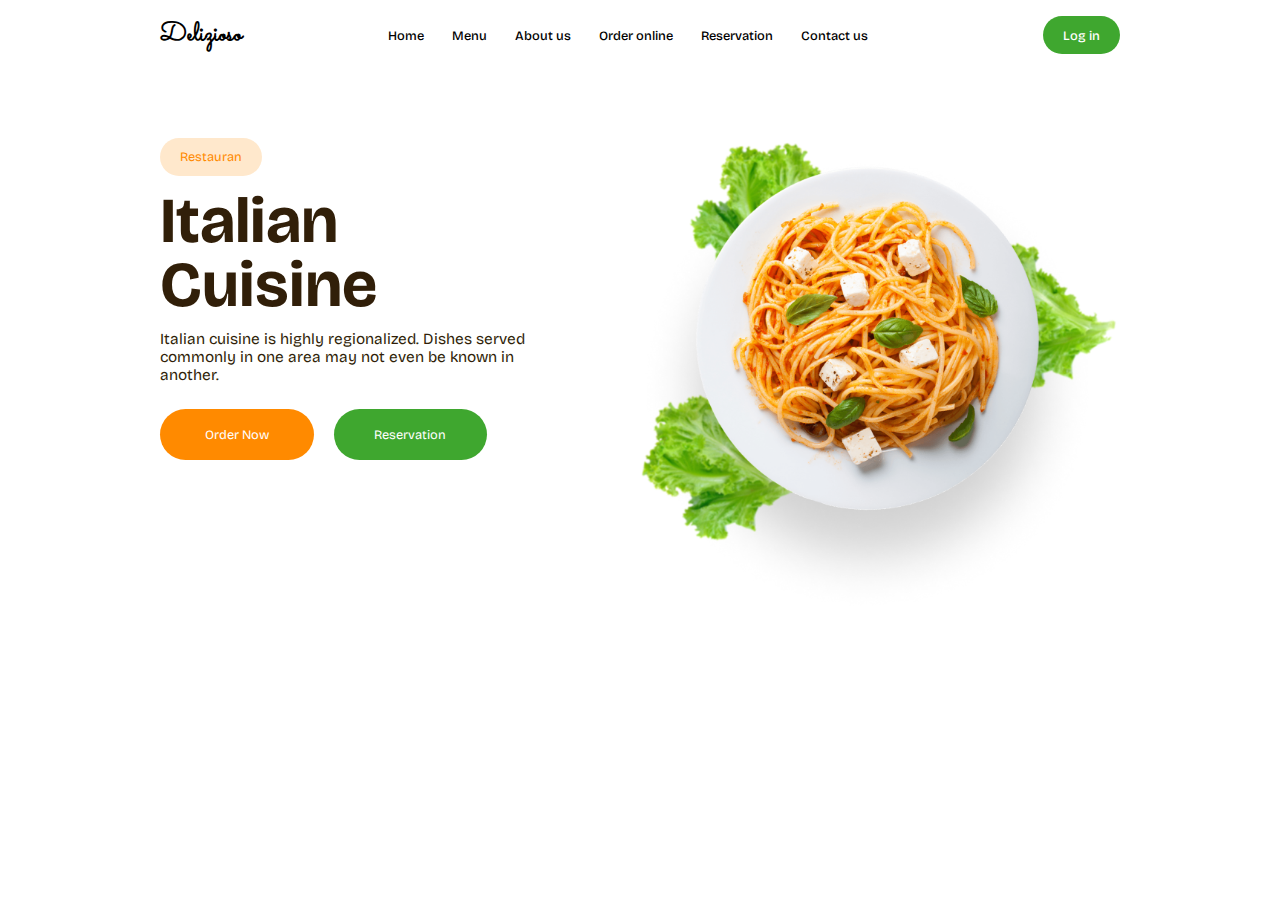
==== Assets/index.html @ 7166b5b6 "0.1" ====
<!DOCTYPE html>
<html lang="en">

<head>
    <meta charset="UTF-8">
    <meta name="viewport" content="width=device-width, initial-scale=1.0">
    <link rel="stylesheet" href="https://cdnjs.cloudflare.com/ajax/libs/font-awesome/6.5.1/css/all.min.css"
        integrity="sha512-DTOQO9RWCH3ppGqcWaEA1BIZOC6xxalwEsw9c2QQeAIftl+Vegovlnee1c9QX4TctnWMn13TZye+giMm8e2LwA=="
        crossorigin="anonymous" referrerpolicy="no-referrer" />
        <link rel="shortcut icon" href="./Images/Background/kisspng-italian-cuisine-pizza-naporitan-spaghetti-alla-put-top-view-spaghetti-bolognese-5add123c2c5952 1.png" type="image/x-icon">
    <link rel="stylesheet" href="./style.css">
    <title>Delizioso</title>
</head>

<body>
    <div class="container">
        <div class="row">
            <div class="header">
                <a class="logo">Delizioso</a>
                <div class="group1">
                    <a class="section">Home</a>
                    <a class="section">Menu</a>
                    <a class="section">About us</a>
                    <a class="section">Order online</a>
                    <a class="section">Reservation</a>
                    <a class="section">Contact us</a>
                </div>
                <div class="group2">
                    <i class="fa-solid fa-cart-shopping fa-bounce icon" style="color: #000000;"></i>
                    <a class="login">Log in</a>
                </div>
            </div>
        </div>

        <div class="row">
            <div class="background">
                <div class="divSection1">
                    <p class="tag">Restauran</p>
                    <h1 class="title">Italian Cuisine</h1>
                    <p class="text">Italian cuisine is highly regionalized. Dishes served commonly in one area may not
                        even be known in another.</p>
                    <div class="div-button">
                        <button class="button">Order Now</button>
                        <button class="button1">Reservation</button>
                    </div>
                </div>
                <div class="divSection2">
                    <img class="img"
                        src="./Images/Background/kisspng-italian-cuisine-pizza-naporitan-spaghetti-alla-put-top-view-spaghetti-bolognese-5add123c2c5952 1.png">
                </div>

            </div>
        </div>

    </div>
</body>

</html>
---- Assets/style.css ----
@import url('https://fonts.googleapis.com/css2?family=Bricolage+Grotesque:opsz,wght@12..96,200..800&display=swap');
@import url('https://fonts.googleapis.com/css2?family=Sacramento&display=swap');

* {
    margin: 0;
    padding: 0;
    box-sizing: border-box;
    font-family: "Bricolage Grotesque", sans-serif;
}

body, html {
    width: 100%;
    height: 100%;
    overflow-x: hidden;
}

::-webkit-scrollbar {
    width: 0.5vw;
}

::-webkit-scrollbar-track {
    background: #ffffff;
}

::-webkit-scrollbar-thumb {
    background-color: #3FA72F;
}

.container {
    height: fit-content;
    width: 100%;
}

.row {
    height: fit-content;
    padding: 1rem 10rem;
}

.logo {
    font-size: 2vw;
    font-weight: 600;
    font-family: "Sacramento", cursive;
    cursor: pointer;
}

.header {
    display: flex;
    align-items: center;
    justify-content: space-between;
}

.group1 {
display: flex;
align-items: center;
justify-content: space-between;
width: 50%;
}

.group2 {
    display: flex;
align-items: center;
justify-content: space-between;
    width: 11%;
}

.login {
    display: flex;
    align-items: center;
    justify-content: center;
    background-color: #3FA72F;
    color: white;
    font-weight: 500;
    height: 3vw;
    width: 6vw;
    border-radius: 100px;
    cursor: pointer;
    transition: all 0.5s;
    font-size: 1vw;
}

.icon {
    font-size: 1.3vw;
    cursor: pointer;
}

.section {
    font-size: 16px;
    font-weight: 500;
    cursor: pointer;
    font-size: 1vw;
}

.section:hover {
    color: orange;
    font-weight: 600;
}


.login:hover {
    background-color: #000000;
}

.background {
    display: flex;
    height: fit-content;
    margin-top: 4vw;
}

.divSection1{
    width: 45%;
}
.divSection2{
    width: 55%;
    display: flex;
    align-items: flex-end;   
    height: 41vw;
}

.divSection2 img{
    width: 100%;
}

.tag {
    background-color: #ffe8cc;
    width: 8vw;
    height: 3vw;
    display: flex;
    justify-content: center;
    align-items: center;
    border-radius: 100px;
    color: #FF8A00;
    font-size: 1vw;
}

.title {
    margin-top: 1vw;
    font-size: 5vw;
line-height: 5vw;
    width: 17vw;
margin-bottom: 1vw;
color: #311F09;
}

.text {
    font-size: 1.2vw;
    width: 30vw;
    margin-bottom: 2vw;
    color: #311F09;
}

.img {
    right: 0;
top: 0;
}

.button, .button1 {
    height: 4vw;
    width: 12vw;
    border: none;
    border-radius: 100px;
    color: white;
    font-weight: 400;
    font-size: 1vw
}

.button {
    background-color: #FF8A00;
}

.button1 {
    background-color: #3FA72F;
}

.button:hover, .button1:hover {
    background-color: #000000;
    transition: all 0.5s;
}

.div-button {
    display: flex;
    gap: 20px;
}

.welcome-Section {
    background-color: #ecfaf1;
    width: 100%;
    height: 2vw;
    z-index: 2;
}
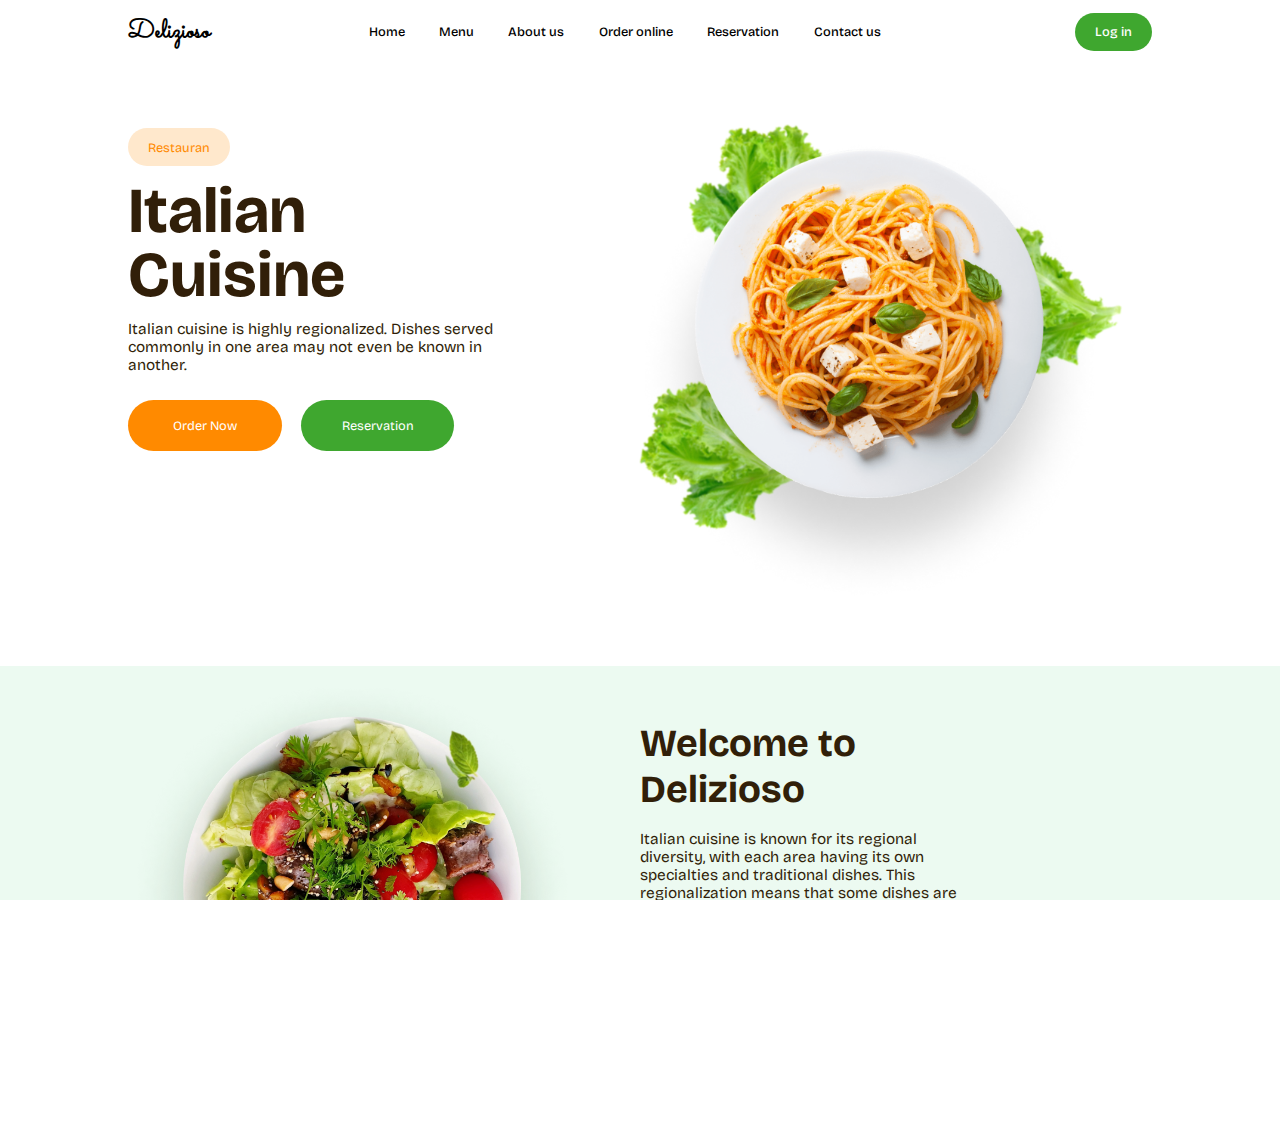
==== commit 8697c0a4: "0.1" ====
--- a/Assets/index.html
+++ b/Assets/index.html
@@ -9,6 +9,7 @@
         crossorigin="anonymous" referrerpolicy="no-referrer" />
         <link rel="shortcut icon" href="./Images/Background/kisspng-italian-cuisine-pizza-naporitan-spaghetti-alla-put-top-view-spaghetti-bolognese-5add123c2c5952 1.png" type="image/x-icon">
     <link rel="stylesheet" href="./style.css">
+    <link rel="stylesheet" href="./responsive.css">
     <title>Delizioso</title>
 </head>
 
@@ -26,8 +27,9 @@
                     <a class="section">Contact us</a>
                 </div>
                 <div class="group2">
-                    <i class="fa-solid fa-cart-shopping fa-bounce icon" style="color: #000000;"></i>
+                    <i class="fa-solid fa-cart-shopping fa-bounce icon" style="color: #311F09;"></i>
                     <a class="login">Log in</a>
+                    <i class="fa-solid fa-bars icon icon0" style="color: #311F09;"></i>
                 </div>
             </div>
         </div>
@@ -52,6 +54,24 @@
             </div>
         </div>
 
+        
+            <div class="rowWelcome">
+                <div class="row">
+                    <div class="divWelcome">
+                        <div class="imgDiv">
+                            <img class="img1" src="./Images/Background/Group 33.png">
+                        </div>
+                        <div class="divWelcomeText">
+                            <div class="divtextwelcome">
+                                <h1 class="title1">Welcome to Delizioso</h1>
+                            <p class="text1">Italian cuisine is known for its regional diversity, with each area having its own specialties and traditional dishes. This regionalization means that some dishes are common in one area but may not be known in another.</p>
+                            </div>
+                            <button class="button">See our Menu</button>
+                        </div>
+                    </div>
+                </div>
+            </div>
+
     </div>
 </body>
 
--- a/Assets/style.css
+++ b/Assets/style.css
@@ -8,7 +8,8 @@
     font-family: "Bricolage Grotesque", sans-serif;
 }
 
-body, html {
+body,
+html {
     width: 100%;
     height: 100%;
     overflow-x: hidden;
@@ -33,7 +34,7 @@
 
 .row {
     height: fit-content;
-    padding: 1rem 10rem;
+    padding: 1vw 10vw;
 }
 
 .logo {
@@ -50,16 +51,16 @@
 }
 
 .group1 {
-display: flex;
-align-items: center;
-justify-content: space-between;
-width: 50%;
+    display: flex;
+    align-items: center;
+    justify-content: space-between;
+    width: 50%;
 }
 
 .group2 {
     display: flex;
-align-items: center;
-justify-content: space-between;
+    align-items: center;
+    justify-content: space-between;
     width: 11%;
 }
 
@@ -106,17 +107,18 @@
     margin-top: 4vw;
 }
 
-.divSection1{
+.divSection1 {
     width: 45%;
 }
-.divSection2{
+
+.divSection2 {
     width: 55%;
     display: flex;
-    align-items: flex-end;   
+    align-items: flex-end;
     height: 41vw;
 }
 
-.divSection2 img{
+.divSection2 img {
     width: 100%;
 }
 
@@ -135,10 +137,10 @@
 .title {
     margin-top: 1vw;
     font-size: 5vw;
-line-height: 5vw;
+    line-height: 5vw;
     width: 17vw;
-margin-bottom: 1vw;
-color: #311F09;
+    margin-bottom: 1vw;
+    color: #311F09;
 }
 
 .text {
@@ -150,10 +152,12 @@
 
 .img {
     right: 0;
-top: 0;
-}
-
-.button, .button1 {
+    top: 0;
+    width: 42vw !important;
+}
+
+.button,
+.button1 {
     height: 4vw;
     width: 12vw;
     border: none;
@@ -171,19 +175,54 @@
     background-color: #3FA72F;
 }
 
-.button:hover, .button1:hover {
+.button:hover,
+.button1:hover {
     background-color: #000000;
     transition: all 0.5s;
 }
 
 .div-button {
     display: flex;
-    gap: 20px;
-}
-
-.welcome-Section {
+    gap: 1.5vw;
+}
+
+.rowWelcome {
     background-color: #ecfaf1;
     width: 100%;
-    height: 2vw;
-    z-index: 2;
+    height: 36vw;
+}
+
+.img1 {
+    width: 35vw;
+}
+
+.divWelcome {
+    display: flex;
+    gap: 5vw;
+}
+
+.title1 {
+    font-size: 3vw;
+    color: #311F09;
+    width: 25vw;
+}
+
+.text1 {
+    color: #311F09;
+    font-size: 1.2vw;
+    width: 25vw;
+}
+
+.divWelcomeText {
+    display: flex;
+    flex-direction: column;
+    justify-content: space-around;
+    height: 34vw;
+}
+
+.divtextwelcome {
+    display: flex;
+    flex-direction: column;
+    justify-content: space-between;
+    height: 17vw;
 }--- a/Assets/responsive.css
+++ b/Assets/responsive.css
@@ -0,0 +1,270 @@
+@media screen and (max-width: 767px) {
+    .group1 {
+        display: none;
+    }
+
+    .login {
+        display: none;
+    }
+
+    .group2 {
+        width: 20%;
+    }
+
+    .icon {
+        font-size: 5vw;
+        cursor: pointer;
+    }
+
+    .row {
+        height: fit-content;
+        padding: 1vw 10vw;
+    }
+
+    .header {
+        height: fit-content;
+        padding-top: 3vw;
+    }
+
+    .logo {
+        font-size: 8vw;
+        font-weight: 600;
+        font-family: "Sacramento", cursive;
+        cursor: pointer;
+    }
+
+    .background {
+        display: flex;
+        flex-direction: column;
+    }
+
+    .tag {
+        width: 20vw;
+        height: 6vw;
+        font-size: 3vw;
+        margin-bottom: 2vw;
+    }
+
+    .title {
+        margin-top: 4vw;
+        font-size: 12vw;
+        line-height: 12vw;
+        width: 17vw;
+        margin-bottom: 4vw;
+    }
+
+    .text {
+        font-size: 5vw;
+        width: 70vw;
+        margin-bottom: 4vw;
+    }
+
+    .button,
+    .button1 {
+        height: 12vw;
+        width: 70vw;
+        padding-inline: 8vw;
+        font-weight: 400;
+        font-size: 4vw;
+        white-space: nowrap;
+    }
+
+    .img {
+        margin-top: 2vw;
+        width: 75vw !important;
+    }
+
+    .divSection2 {
+        width: fit-content;
+        height: fit-content;
+    }
+
+    .div-button {
+        gap: 3vw;
+    }
+
+      /*  */
+    
+.rowWelcome {
+    height: 105vw;
+}
+
+.img1 {
+    width: 50vw;
+    margin-top: -16vw;
+}
+
+.divWelcome {
+    display: flex;
+    flex-direction: column;
+    gap: 5vw;
+}
+
+.title1 {
+    font-size: 6vw;
+    width: 40vw;
+    margin-bottom: 2vw;
+}
+
+.text1 {
+    font-size: 3vw;
+    width: 70vw;
+    margin-bottom: 2vw;
+}
+
+.divWelcomeText {
+    display: flex;
+    flex-direction: column;
+    justify-content: space-around;
+    height: 65vw;
+    order: 1;
+}
+
+.imgDiv {
+    order: 2;
+}
+
+.divtextwelcome {
+    display: flex;
+    flex-direction: column;
+    justify-content: space-between;
+    height: 17vw;
+}
+
+}
+
+@media screen and (min-width: 767px) and (max-width: 1024px) {
+    .group1 {
+        display: none;
+    }
+
+    .login {
+        display: none;
+    }
+
+    .group2 {
+        width: 13%;
+    }
+
+    .icon {
+        font-size: 3vw;
+        cursor: pointer;
+    }
+
+    .row {
+        height: fit-content;
+        padding: 1vw 10vw;
+    }
+
+    .header {
+        height: fit-content;
+        padding-top: 3vw;
+    }
+
+    .logo {
+        font-size: 5vw;
+        font-weight: 600;
+        font-family: "Sacramento", cursive;
+        cursor: pointer;
+    }
+
+    .background {
+        display: flex;
+        flex-direction: column;
+    }
+
+    .tag {
+        width: 20vw;
+        height: 6vw;
+        font-size: 3vw;
+        margin-bottom: 2vw;
+    }
+
+    .title {
+        margin-top: 2vw;
+        font-size: 10vw;
+        line-height: 9vw;
+        width: 17vw;
+        margin-bottom: 2vw;
+    }
+
+    .text {
+        font-size: 3vw;
+        width: 52vw;
+        margin-bottom: 4vw;
+    }
+
+    .button,
+    .button1 {
+        height: 8vw;
+        width: 22vw;
+        font-weight: 400;
+        font-size: 2vw
+    }
+
+    .img {
+        margin-top: 2vw;
+        width: 50vw !important;
+    }
+
+    .divSection2 {
+        width: fit-content;
+        height: fit-content;
+    }
+
+    /*  */
+    
+.rowWelcome {
+    height: 105vw;
+}
+
+.img1 {
+    width: 50vw;
+    margin-top: -16vw;
+}
+
+.divWelcome {
+    display: flex;
+    flex-direction: column;
+    gap: 5vw;
+}
+
+.title1 {
+    font-size: 6vw;
+    width: 40vw;
+    margin-bottom: 2vw;
+}
+
+.text1 {
+    font-size: 3vw;
+    width: 70vw;
+    margin-bottom: 2vw;
+}
+
+.divWelcomeText {
+    display: flex;
+    flex-direction: column;
+    justify-content: space-around;
+    height: 65vw;
+    order: 1;
+}
+
+.imgDiv {
+    order: 2;
+}
+
+.divtextwelcome {
+    display: flex;
+    flex-direction: column;
+    justify-content: space-between;
+    height: 17vw;
+}
+
+
+}
+
+@media screen and (min-width: 1024px) {
+    .icon0 {
+        display: none;
+    }
+}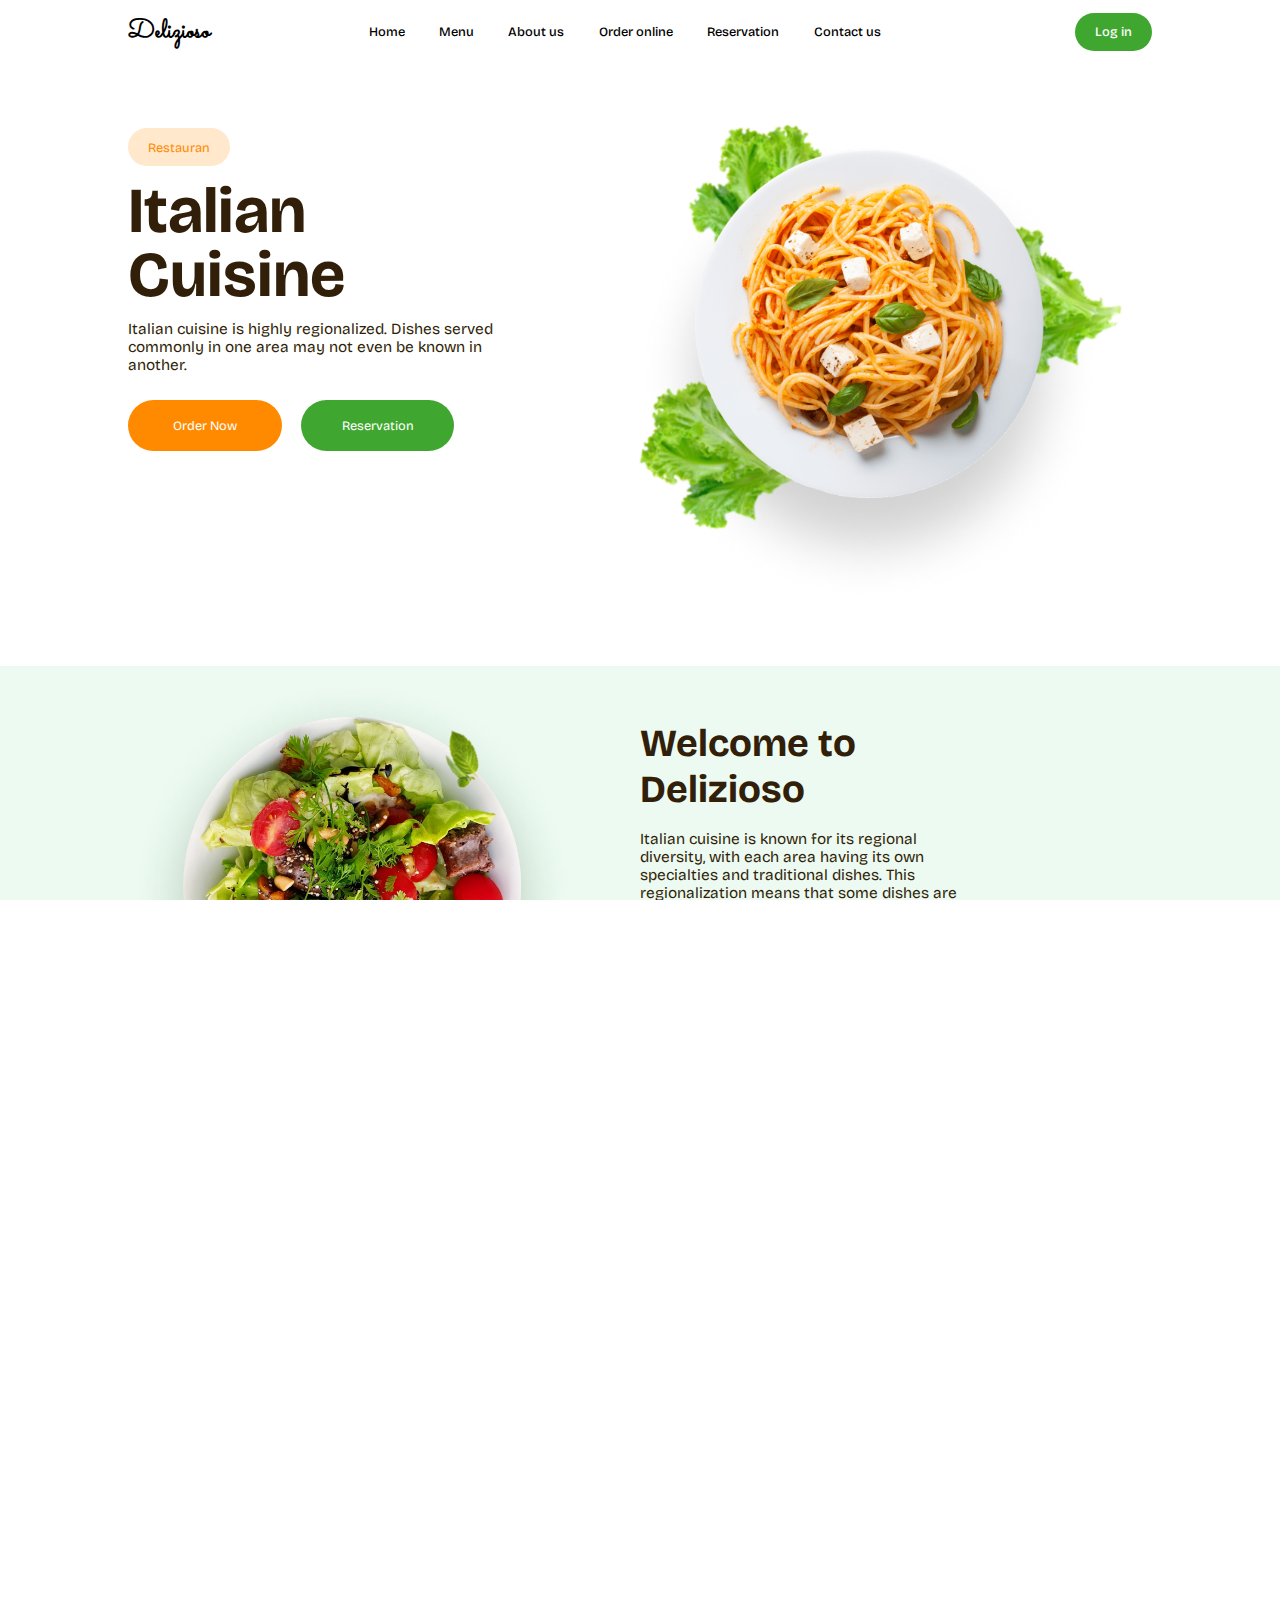
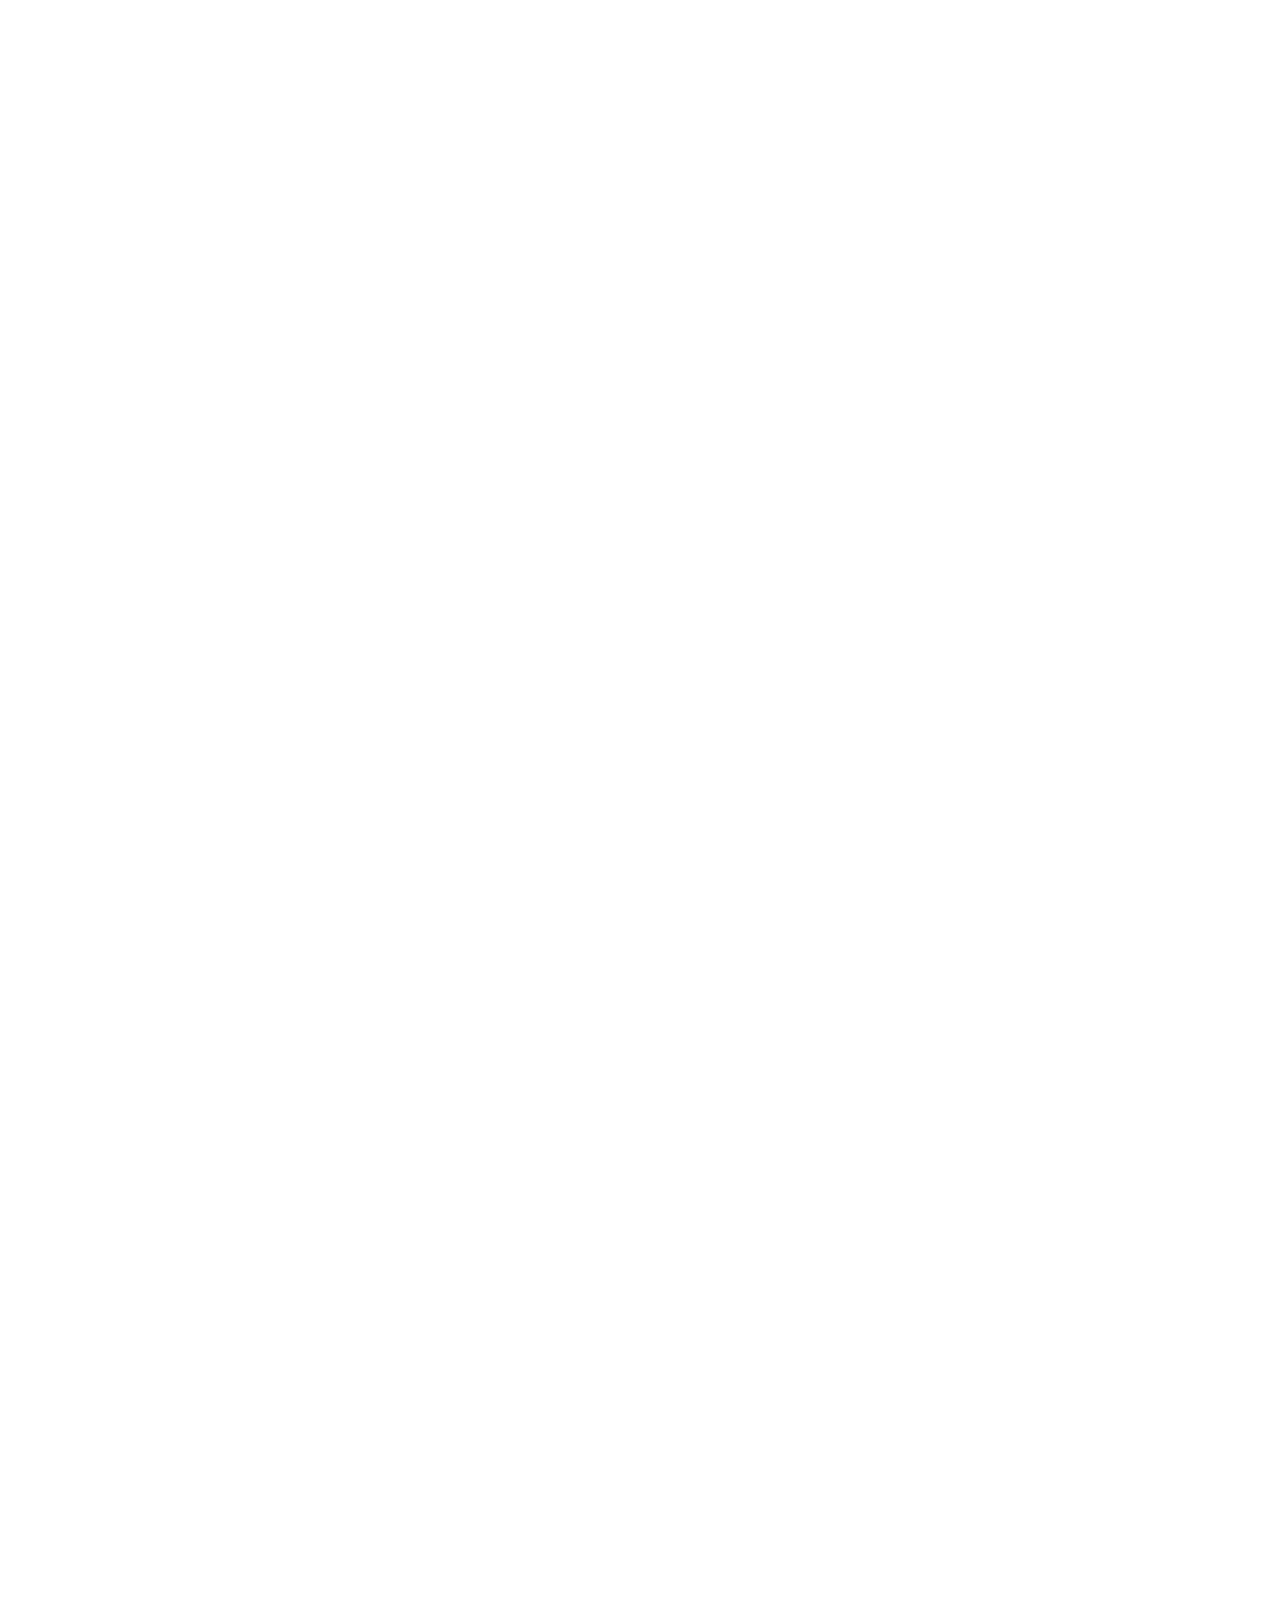
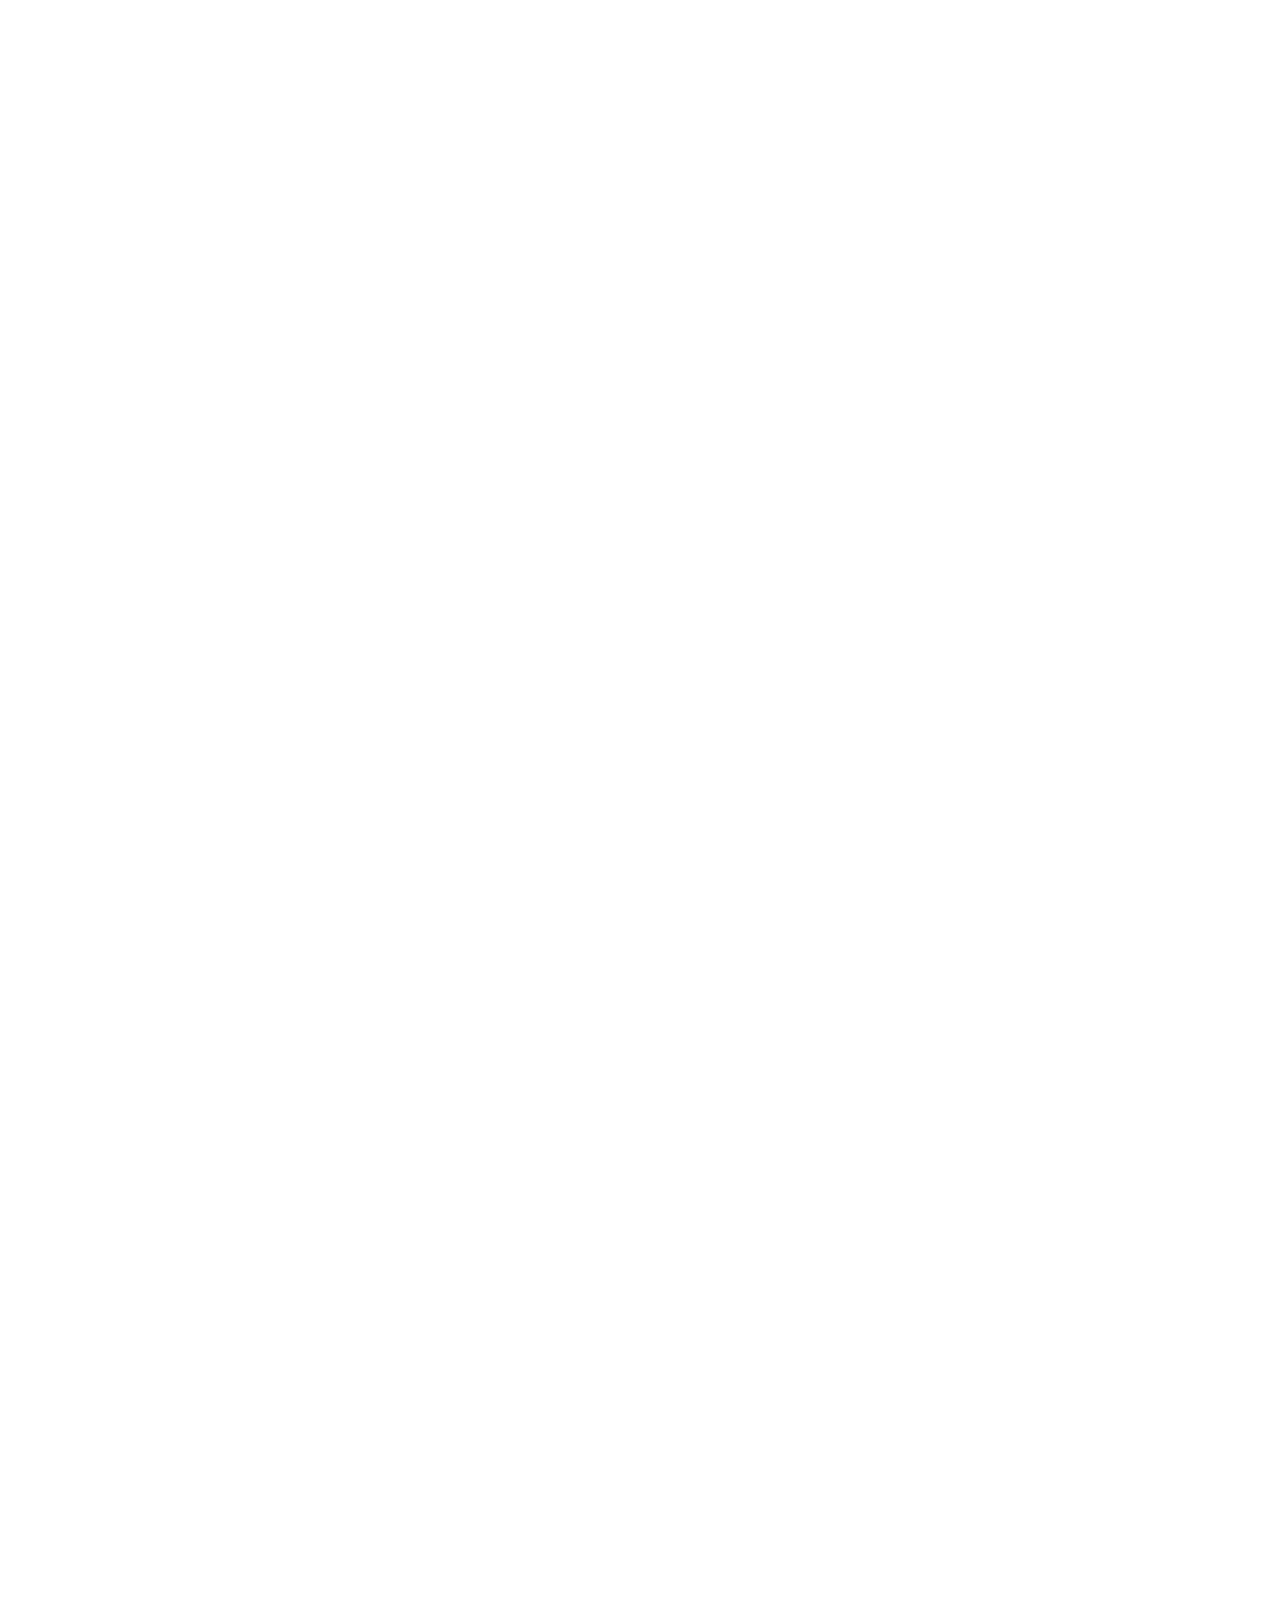
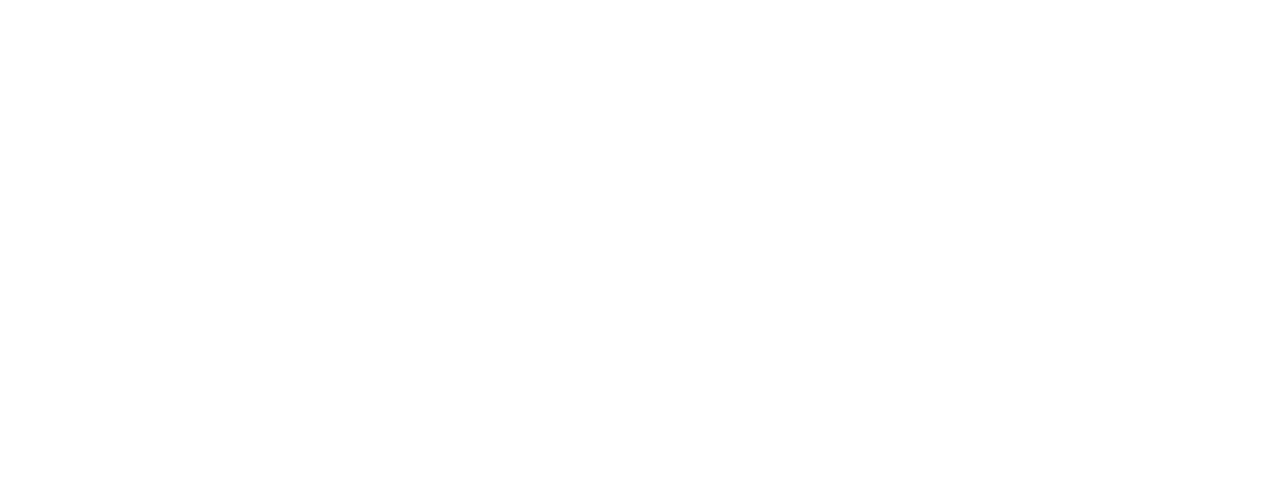
==== commit 30c53e8f: "0.1" ====
--- a/Assets/index.html
+++ b/Assets/index.html
@@ -1,78 +1,331 @@
 <!DOCTYPE html>
 <html lang="en">
-
-<head>
-    <meta charset="UTF-8">
-    <meta name="viewport" content="width=device-width, initial-scale=1.0">
-    <link rel="stylesheet" href="https://cdnjs.cloudflare.com/ajax/libs/font-awesome/6.5.1/css/all.min.css"
-        integrity="sha512-DTOQO9RWCH3ppGqcWaEA1BIZOC6xxalwEsw9c2QQeAIftl+Vegovlnee1c9QX4TctnWMn13TZye+giMm8e2LwA=="
-        crossorigin="anonymous" referrerpolicy="no-referrer" />
-        <link rel="shortcut icon" href="./Images/Background/kisspng-italian-cuisine-pizza-naporitan-spaghetti-alla-put-top-view-spaghetti-bolognese-5add123c2c5952 1.png" type="image/x-icon">
-    <link rel="stylesheet" href="./style.css">
-    <link rel="stylesheet" href="./responsive.css">
+  <head>
+    <meta charset="UTF-8" />
+    <meta name="viewport" content="width=device-width, initial-scale=1.0" />
+    <link
+      rel="stylesheet"
+      href="https://cdnjs.cloudflare.com/ajax/libs/font-awesome/6.5.1/css/all.min.css"
+      integrity="sha512-DTOQO9RWCH3ppGqcWaEA1BIZOC6xxalwEsw9c2QQeAIftl+Vegovlnee1c9QX4TctnWMn13TZye+giMm8e2LwA=="
+      crossorigin="anonymous"
+      referrerpolicy="no-referrer"
+    />
+    <link
+      rel="shortcut icon"
+      href="./Images/Background/kisspng-italian-cuisine-pizza-naporitan-spaghetti-alla-put-top-view-spaghetti-bolognese-5add123c2c5952 1.png"
+      type="image/x-icon"
+    />
+    <link rel="stylesheet" href="./style.css" />
+    <link rel="stylesheet" href="./responsive.css" />
     <title>Delizioso</title>
-</head>
-
-<body>
+  </head>
+
+  <body>
     <div class="container">
+        <div class="hamMenu">
+            <input id="toggle" type="checkbox"></input>
+            <label for="toggle" class="hamburger">
+                <i class="fa-solid fa-bars icon icon0" style="color: #311f09"></i>
+            </label>
+            <div class="nav">
+              <div class="nav-wrapper">
+                <nav>
+                  <a class="menu" href="#">Home</a><br>
+                  <a class="menu" href="#">About</a><br>
+                  <a class="menu" href="#">Order online</a><br>
+                  <a class="menu" href="#">Reservation</a><br>
+                  <a class="menu" href="#">Contact us</a><br>
+                  <a class="loginMenu">Log in</a>
+                </nav>
+              </div>
+            </div>
+        </div>
+
+      <div class="row">
+        <div class="header">
+          <a class="logo">Delizioso</a>
+          <div class="group1">
+            <a class="section">Home</a>
+            <a class="section">Menu</a>
+            <a class="section">About us</a>
+            <a class="section">Order online</a>
+            <a class="section">Reservation</a>
+            <a class="section">Contact us</a>
+          </div>
+          <div class="group2">
+            <i
+              class="fa-solid fa-cart-shopping fa-bounce icon"
+              style="color: #311f09; z-index: 0;"
+            ></i>
+            <a class="login">Log in</a>
+            <!-- <i class="fa-solid fa-bars icon icon0" style="color: #c00909"></i> -->
+          </div>
+        </div>
+      </div>
+
+      <div class="row">
+        <div class="background">
+          <div class="divSection1">
+            <p class="tag">Restauran</p>
+            <h1 class="title">Italian Cuisine</h1>
+            <p class="text">
+              Italian cuisine is highly regionalized. Dishes served commonly in
+              one area may not even be known in another.
+            </p>
+            <div class="div-button">
+              <button class="button">Order Now</button>
+              <button class="button1">Reservation</button>
+            </div>
+          </div>
+          <div class="divSection2">
+            <img
+              class="img"
+              src="./Images/Background/kisspng-italian-cuisine-pizza-naporitan-spaghetti-alla-put-top-view-spaghetti-bolognese-5add123c2c5952 1.png"
+            />
+          </div>
+        </div>
+      </div>
+
+      <div class="rowWelcome">
         <div class="row">
-            <div class="header">
-                <a class="logo">Delizioso</a>
-                <div class="group1">
-                    <a class="section">Home</a>
-                    <a class="section">Menu</a>
-                    <a class="section">About us</a>
-                    <a class="section">Order online</a>
-                    <a class="section">Reservation</a>
-                    <a class="section">Contact us</a>
-                </div>
-                <div class="group2">
-                    <i class="fa-solid fa-cart-shopping fa-bounce icon" style="color: #311F09;"></i>
-                    <a class="login">Log in</a>
-                    <i class="fa-solid fa-bars icon icon0" style="color: #311F09;"></i>
-                </div>
-            </div>
-        </div>
-
-        <div class="row">
-            <div class="background">
-                <div class="divSection1">
-                    <p class="tag">Restauran</p>
-                    <h1 class="title">Italian Cuisine</h1>
-                    <p class="text">Italian cuisine is highly regionalized. Dishes served commonly in one area may not
-                        even be known in another.</p>
-                    <div class="div-button">
-                        <button class="button">Order Now</button>
-                        <button class="button1">Reservation</button>
-                    </div>
-                </div>
-                <div class="divSection2">
-                    <img class="img"
-                        src="./Images/Background/kisspng-italian-cuisine-pizza-naporitan-spaghetti-alla-put-top-view-spaghetti-bolognese-5add123c2c5952 1.png">
-                </div>
-
-            </div>
-        </div>
-
-        
-            <div class="rowWelcome">
-                <div class="row">
-                    <div class="divWelcome">
-                        <div class="imgDiv">
-                            <img class="img1" src="./Images/Background/Group 33.png">
-                        </div>
-                        <div class="divWelcomeText">
-                            <div class="divtextwelcome">
-                                <h1 class="title1">Welcome to Delizioso</h1>
-                            <p class="text1">Italian cuisine is known for its regional diversity, with each area having its own specialties and traditional dishes. This regionalization means that some dishes are common in one area but may not be known in another.</p>
-                            </div>
-                            <button class="button">See our Menu</button>
-                        </div>
-                    </div>
-                </div>
-            </div>
-
+          <div class="divWelcome">
+            <div class="imgDiv">
+              <img class="img1" src="./Images/Background/Group 33.png" />
+            </div>
+            <div class="divWelcomeText">
+              <div class="divtextwelcome">
+                <h1 class="title1">Welcome to Delizioso</h1>
+                <p class="text1">
+                  Italian cuisine is known for its regional diversity, with each
+                  area having its own specialties and traditional dishes. This
+                  regionalization means that some dishes are common in one area
+                  but may not be known in another.
+                </p>
+              </div>
+              <button class="button button2">See our Menu</button>
+            </div>
+          </div>
+        </div>
+      </div>
+
+      <div class="divMenu">
+        <h1 class="title2">Our popular menu</h1>
+        <div class="tagSection">
+          <a class="menuButton hover" href="">All catagory</a>
+          <a class="menuButton" href="">Dinner</a>
+          <a class="menuButton" href="">Lunch</a>
+          <a class="menuButton" href="">Dessert</a>
+          <a class="menuButton" href="">Drinks</a>
+        </div>
+
+        <div class="divProduct">
+          <div class="divMenuProduct">
+            <img class="img2" src="./Images/Menu/Mask Group.png" />
+            <p class="title3">Spaghetti</p>
+            <img class="icon1" src="./Icons/Stars.svg" />
+            <p class="text2">
+              Lorem ipsum dolor sit amet, consectetur adipiscing elit. Egestas
+              consequat elit mi eget auctor adipiscing aliquam, diam.
+            </p>
+            <div class="divOrder">
+              <p class="text3">$12.99</p>
+              <button class="button resButton" type="button">Order now</button>
+            </div>
+          </div>
+          <div class="divMenuProduct">
+            <img class="img2" src="./Images/Menu/Mask Group-1.png" />
+            <p class="title3">Gnocchi</p>
+            <img class="icon1" src="./Icons/Stars.svg" />
+            <p class="text2">
+              Lorem ipsum dolor sit amet, consectetur adipiscing elit. Egestas
+              consequat elit mi eget auctor adipiscing aliquam, diam.
+            </p>
+            <div class="divOrder">
+              <p class="text3">$12.99</p>
+              <button class="button resButton" type="button">Order now</button>
+            </div>
+          </div>
+          <div class="divMenuProduct">
+            <img class="img2" src="./Images/Menu/Mask Group-2.png" />
+            <p class="title3">Rovioli</p>
+            <img class="icon1" src="./Icons/Stars.svg" />
+            <p class="text2">
+              Lorem ipsum dolor sit amet, consectetur adipiscing elit. Egestas
+              consequat elit mi eget auctor adipiscing aliquam, diam.
+            </p>
+            <div class="divOrder">
+              <p class="text3">$12.99</p>
+              <button class="button resButton" type="button">Order now</button>
+            </div>
+          </div>
+          <div class="divMenuProduct">
+            <img class="img2" src="./Images/Menu/Mask Group-3.png" />
+            <p class="title3">Penne Alla Vodak</p>
+            <img class="icon1" src="./Icons/Stars.svg" />
+            <p class="text2">
+              Lorem ipsum dolor sit amet, consectetur adipiscing elit. Egestas
+              consequat elit mi eget auctor adipiscing aliquam, diam.
+            </p>
+            <div class="divOrder">
+              <p class="text3">$12.99</p>
+              <button class="button resButton" type="button">Order now</button>
+            </div>
+          </div>
+          <div class="divMenuProduct">
+            <img class="img2" src="./Images/Menu/Mask Group-4.png" />
+            <p class="title3">Risoto</p>
+            <img class="icon1" src="./Icons/Stars.svg" />
+            <p class="text2">
+              Lorem ipsum dolor sit amet, consectetur adipiscing elit. Egestas
+              consequat elit mi eget auctor adipiscing aliquam, diam.
+            </p>
+            <div class="divOrder">
+              <p class="text3">$12.99</p>
+              <button class="button resButton" type="button">Order now</button>
+            </div>
+          </div>
+          <div class="divMenuProduct">
+            <img class="img2" src="./Images/Menu/Mask Group-5.png" />
+            <p class="title3">Splitza Signature</p>
+            <img class="icon1" src="./Icons/Stars.svg" />
+            <p class="text2">
+              Lorem ipsum dolor sit amet, consectetur adipiscing elit. Egestas
+              consequat elit mi eget auctor adipiscing aliquam, diam.
+            </p>
+            <div class="divOrder">
+              <p class="text3">$12.99</p>
+              <button class="button resButton" type="button">Order now</button>
+            </div>
+          </div>
+        </div>
+      </div>
+
+      <div class="divTable">
+        <img class="img3" src="./Images/Background/Picture.png" />
+        <div class="divTableText">
+          <h1 class="title4">Let's reserve a table</h1>
+          <p class="text4">
+            Lorem ipsum dolor sit amet, consectetur adipiscing elit. Facilisis
+            ultricies at eleifend proin. Congue nibh nulla malesuada ultricies
+            nec quam
+          </p>
+          <button class="button resButton1" type="button">Reservation</button>
+        </div>
+      </div>
+
+      <div class="divChefs">
+        <h1 class="title2">Our greatest chef</h1>
+
+        <div class="chefs">
+          <div class="divCheafSection">
+            <img class="img4" src="./Images/Chefs/Group 9.png" />
+            <p class="text5">Betran Komar</p>
+            <p class="text6">Head Chef</p>
+          </div>
+          <div class="divCheafSection">
+            <img class="img4" src="./Images/Chefs/Group 8.png" />
+            <p class="text5">Ferry Sauwi</p>
+            <p class="text6">Chef</p>
+          </div>
+          <div class="divCheafSection">
+            <img class="img4" src="./Images/Chefs/Group 10.png" />
+            <p class="text5">Iswan Dracho</p>
+            <p class="text6">Chef</p>
+          </div>
+        </div>
+        <button class="button resButton2" type="button">View all</button>
+      </div>
+
+      <div class="divCostumerSays">
+        <div class="divCostumer">
+          <div class="costumerText">
+            <h1 class="title2">Our customers say</h1>
+            <div class="divUser">
+              <div class="firstdiv">
+                <h6 class="text7">Starla Virgoun</h6>
+                <p class="text8">Financial advisor</p>
+              </div>
+              <div class="seconddiv">
+                <p class="text4 resText4">
+                  Lorem ipsum dolor sit amet, consectetur adipiscing elit.
+                  Facilisis ultricies at eleifend proin. Congue nibh nulla
+                  malesuada ultricies nec quam
+                </p>
+              </div>
+            </div>
+          </div>
+        </div>
+      </div>
+
+      <div class="divTime">
+        <div class="divTimeImg">
+          <div class="divTimeText">
+            <h1 class="title2 title5">We are open from</h1>
+            <h6 class="title6">Monday - Sunday</h6>
+            <div class="divTextFlex">
+              <p class="text9">Launch: Mon-Sun: 11:00 AM - 02:00 PM</p>
+            </div>
+            <div class="divTextFlex">
+              <p class="text9">Dinner: Sunday: 04:00 PM - 08:00 AM</p>
+            </div>
+            <div class="divTextFlex">
+              <p class="text9">04:00 PM - 09:00 PM</p>
+            </div>
+            <button class="button resButton3" type="button">Order now</button>
+            <button class="button1 resButton3" type="button">
+              Reservation
+            </button>
+          </div>
+        </div>
+      </div>
+
+      <!--  -->
+      <div class="divFooter">
+        <div class="footerSection">
+          <a class="logo footer1">Delizioso</a>
+          <p class="text10">
+            Viverra gravida morbi egestas facilisis tortor netus non duis
+            tempor.
+          </p>
+          <div class="divSocial">
+            <i
+              class="fa-brands fa-square-x-twitter icon2"
+              style="color: #ffffff"
+            ></i>
+            <i
+              class="fa-brands fa-square-instagram icon2"
+              style="color: #ffffff"
+            ></i>
+            <i
+              class="fa-brands fa-square-facebook icon2"
+              style="color: #ffffff"
+            ></i>
+          </div>
+        </div>
+        <div class="footerSection">
+          <p class="section section1 section2">Page</p>
+          <a class="section section1">Home</a>
+          <a class="section section1">Menu</a>
+          <a class="section section1">Order online</a>
+          <a class="section section1">Catering</a>
+          <a class="section section1">Reservation</a>
+        </div>
+        <div class="footerSection">
+          <p class="section section1 section2">Information</p>
+          <a class="section section1">About us</a>
+          <a class="section section1">Testimonial</a>
+          <a class="section section1">Event</a>
+        </div>
+        <div class="footerSection">
+          <p class="section section1 section2">Get in touch</p>
+          <a class="section section1"
+            >3247 Johnson Ave, Bronx, NY 10463, Amerika Serikat</a
+          >
+          <a class="section section1">info@delizioso.com</a>
+          <a class="section section1">+1 234 567 901</a>
+        </div>
+      </div>
+      <img class="footer2" src="./Images/Background/Group 34.svg" />
     </div>
-</body>
-
-</html>+  </body>
+</html>
--- a/Assets/style.css
+++ b/Assets/style.css
@@ -73,10 +73,10 @@
     font-weight: 500;
     height: 3vw;
     width: 6vw;
-    border-radius: 100px;
     cursor: pointer;
     transition: all 0.5s;
     font-size: 1vw;
+    border-radius: 100px;
 }
 
 .icon {
@@ -225,4 +225,495 @@
     flex-direction: column;
     justify-content: space-between;
     height: 17vw;
-}+}
+
+.divMenu {
+    display: flex;
+    flex-direction: column;
+    align-items: center;
+    width: 100%;
+}
+
+.tagSection {
+    margin-top: 3vw;
+    display: flex;
+    width: 65%;
+    justify-content: space-around;
+    margin-bottom: 6vw;
+}
+
+.menuButton {
+    background-color: #f1f1f1;
+    text-decoration: none;
+    color: black;
+    font-size: 1.2vw;
+    font-weight: 500;
+    padding: 1vw 2vw;
+    border-radius: 100px;
+}
+
+.menuButton:hover {
+    background-color: #000000;
+    color: white;
+    transition: all 0.5s;
+}
+
+.title2 {
+    font-size: 3.5vw;
+    color: #311F09;
+    margin-top: 6vw;
+    font-weight: 800;
+}
+
+.divMenuProduct {
+    display: flex;
+    flex-direction: column;
+    align-items: center;
+    background-color: #f1f1f1;
+    border-radius: 3vw;
+    width: fit-content;
+    padding: 1.5vw;
+}
+
+.img2 {
+    width: 17vw;
+}
+
+.icon1 {
+    margin-bottom: 1vw;
+}
+
+.title3 {
+    font-size: 2vw;
+    font-weight: 600;
+    margin-bottom: 1vw;
+}
+
+.text2 {
+    text-align: center;
+    margin-bottom: 1.5vw;
+    width: 18vw;
+    font-size: 1vw;
+}
+
+.divOrder {
+    display: flex;
+    align-items: center;
+    gap: 1.5vw;
+}
+
+.text3 {
+    font-size: 1.2vw;
+    font-weight: 700;
+    color: #0e6800;
+}
+
+.divProduct {
+    display: flex;
+    gap: 2.5vw;
+    flex-wrap: wrap;
+    justify-content: center;
+    padding-inline: 6vw;
+}
+
+.hover {
+    background-color: #000000;
+    color: white;
+}
+
+.divTable {
+    display: flex;
+    align-items: center;
+    margin-top: 6vw;
+}
+
+.img3 {
+    width: 45vw;
+}
+
+.title4 {
+    font-size: 3vw;
+    margin-bottom: 1vw;
+    color: #311F09;
+}
+
+.text4 {
+    font-size: 1vw;
+    width: 25vw;
+    margin-bottom: 3vw;
+}
+
+.divTableText {
+    margin-left: 6vw;
+}
+
+.divMenuProduct:hover {
+    background-color: #FF8A00;
+    transition: all 0.5s;
+    color: white;
+}
+
+.resButton {
+    border: solid 3px #f1f1f1;
+}
+
+.resButton:hover {
+    border: solid 3px #0e6800;
+    background-color: #0e6800;
+}
+
+/*  */
+
+.divChefs {
+    width: 100%;
+    display: flex;
+    flex-direction: column;
+    align-items: center;
+}
+
+.chefs {
+    display: flex;
+    gap: 2vw;
+    margin-top: 5vw;
+}
+
+.text5 {
+    margin-top: 1vw;
+    font-size: 1.5vw;
+    font-weight: 600;
+}
+
+.text6 {
+    margin-top: 0.5vw;
+    font-size: 1.2vw;
+    font-weight: 600;
+    color: #0e6800;
+}
+
+.divCheafSection {
+    display: flex;
+    flex-direction: column;
+    align-items: center;
+}
+
+.img4 {
+    width: 20vw;
+    height: fit-content;
+}
+
+.resButton2 {
+    margin-top: 4vw;
+}
+
+.divCostumer {
+    background-image: url(../Assets/Images/Background/Ourcustomerssay.png);
+    background-size: cover;
+    width: 100%;
+    height: 95vw;
+}
+
+.divCostumerSays {
+    margin-top: 6vw;
+    text-align: center;
+}
+
+.costumerText {
+    height: 60vw;
+    display: flex;
+    flex-direction: column;
+    justify-content: space-between;
+}
+
+.divUser{
+
+    display: flex;
+    flex-direction: column;
+}
+.divCostumer{
+    display: flex;
+    flex-direction: column;
+}
+
+.seconddiv{
+    display: flex;
+    justify-content: center;
+}
+
+.text7 {
+    margin-top: 1.5vw;
+    font-size: 2vw;
+    font-weight: 600;
+    
+}
+
+.text8 {
+    margin-top: 0.5vw;
+    font-size: 1.2vw;
+    font-weight: 600;
+    margin-bottom: 10vw;
+} 
+
+.text4 {
+    margin-top: 0.5vw;
+    font-size: 1.2vw;
+    font-weight: 500; 
+
+}
+
+.divUser {
+    height: 30%;
+    display: flex;
+    flex-direction: column;
+    justify-content: space-between;
+}
+
+/*  */
+
+.divTimeImg {
+    background-image: url(../Assets/Images/Background/Group61.png);
+    background-size: cover;
+    width: 100%;
+    height: 41vw;
+    display: flex;
+    flex-direction: column;
+    align-items: center;
+   
+}
+
+.divTime {
+    margin: 5vw 0vw;
+    width: 100%;
+    padding-inline: 10vw;
+}
+
+.title5 {
+    color: white;
+    margin: 0;
+}
+
+.text9 {
+    color: white;
+    font-size: 1vw;
+}
+
+.title6 {
+    color: white;
+    font-size: 2vw;
+}
+
+.divTimeText{
+    display: flex;
+    flex-direction: column;
+    justify-content: space-between;
+    align-items: center;
+    width: 100%;
+    height: 100%;
+    padding: 5vw;
+}
+
+/*  */
+
+.divFooter {
+    background-color: #311F09;
+    display: flex;
+    width: 100%;
+    height: 30vw;
+justify-content: center;
+align-items: center;
+    padding-inline: 4vw;
+}
+
+.footer1 {
+    color: white;
+    font-weight: 400;
+    font-size: 2.5vw;
+}
+
+.text10 {
+    color: white;
+    font-weight: 300;
+    font-size: 1.2vw;
+    width: 15vw;
+}
+
+.footerSection {
+    display: flex;
+    flex-direction: column;
+    justify-content: top;
+    gap: 2vw;
+    width: 100%;
+    height: 50%;
+}
+
+.icon2 {
+font-size: 3vw;
+}
+
+.divSocial {
+    display: flex;
+gap: 2vw;
+    width: fit-content;
+}
+
+.section1 {
+    color: white;
+    font-weight: 300;
+    font-size: 1.2vw;
+}
+
+.section2 {
+    color: #FF8A00;
+    font-size: 1.3vw;
+    font-weight: 500;
+}
+
+.footer2 {
+    width: 100%;
+    user-select: none;
+    -webkit-user-select: none;
+    -khtml-user-select: none;
+    -moz-user-select: none;
+    -o-user-select: none;
+}
+
+/*  */
+
+/* .hamMenu {
+    position: absolute;
+    display: flex;
+    flex-direction: column;
+    align-items: center;
+    text-align: center;
+    width: 70%;
+    height: 70vw;
+    justify-content: space-between;
+    background-color: white;
+    border-bottom: 3px solid rgb(162, 161, 161);
+    box-shadow: 0px 5px 5px rgb(222, 222, 222);
+    padding: 1vw 10vw;
+    z-index: 2;
+}
+.active{
+    background-color: red;
+    display: none;
+}
+.divSectionMenu {
+    height: 100%;
+    padding: 4vw 0vw;
+    width: fit-content;
+    display: flex;
+    flex-direction: column;
+    justify-content: space-between;
+}
+
+
+
+.icon3 {
+    font-size: 4vw !important;
+    margin-top: 2vw;
+} */
+
+/*  */
+.hamMenu{
+    position: relative;
+}
+  
+  #toggle {
+    display: none;
+  }
+  
+  .hamburger {
+    position: absolute;
+    top: 6.2vw;
+    right: 10.5vw;
+    width: fit-content;
+    z-index: 5;
+  }
+  
+  .hamburger div {
+    position: relative;
+    width: 3vw;
+    height: 0.1vw;
+    border-radius: 3px;
+    background-color: #311F09;
+    margin-top: 1vw;
+    transition: all 0.3s ease-in-out;
+  }
+  
+  .nav {
+    position: fixed;
+    width: 100%;
+    height: 66vw;
+    background-color: #ffffff;
+    border-bottom: 3px solid rgb(162, 161, 161);
+    top: -100%; left: 0; right: 0; bottom: 0;
+    overflow: hidden;
+    transition: all 0.3s ease-in-out;
+    transform: scale(0);
+  }
+
+  nav {
+    text-align: left;
+    margin-left: 25%;
+  }
+  nav a {
+    position: relative;
+    text-decoration: none;
+    font-size: 3vw;
+    display: inline-block;
+    margin-top: 4vw;
+    transition: color 0.2s ease-in-out;
+  }
+
+  .menu {
+    font-size: 4vw;
+    color: #000000;
+    font-weight: 600;
+}
+
+  .loginMenu {
+    display: flex;
+    align-items: center;
+    justify-content: center;
+    background-color: #3FA72F;
+    color: white;
+    font-weight: 500;
+    height: 8vw;
+    width: 30vw;
+    cursor: pointer;
+    transition: all 0.5s;
+    border-radius: 100px;
+    white-space: nowrap;
+}
+
+.loginMenu:hover {
+    background-color: #000000;
+}
+
+.menu:hover {
+    font-size: 4vw;
+    color: #FF8A00;
+    text-decoration: underline #FF8A00;
+    font-weight: 600;
+}
+/*  */
+  
+  #toggle:checked + .hamburger .top-bun {
+    transform: rotate(-45deg);
+    margin-top: 25px;
+  }
+  #toggle:checked + .hamburger .bottom-bun {
+    opacity: 0;
+    transform: rotate(45deg);
+  }
+  #toggle:checked + .hamburger .meat {
+    transform: rotate(45deg);
+    margin-top: -7px;
+  }
+  
+  #toggle:checked + .hamburger + .nav {
+    top: 0;
+    transform: scale(1);
+  }
+
+  --- a/Assets/responsive.css
+++ b/Assets/responsive.css
@@ -83,15 +83,19 @@
         gap: 3vw;
     }
 
+    .divMenuProduct{
+        width: 41vw;
+        }
+
       /*  */
     
 .rowWelcome {
-    height: 105vw;
+    height: 110vw;
 }
 
 .img1 {
     width: 50vw;
-    margin-top: -16vw;
+    margin-top: -10vw;
 }
 
 .divWelcome {
@@ -131,6 +135,368 @@
     height: 17vw;
 }
 
+.button2 {
+    margin-top: 5vw;
+    width: 50vw;
+}
+
+/*  */
+
+.resButton {
+    height: 6vw;
+    width: 30vw;
+    display: flex;
+    align-items: center;
+    justify-content: center;
+    font-size: 2.5vw;
+}
+
+.text3 {
+    font-size: 2vw;
+}
+
+.divMenuProduct {
+    padding: 3vw;
+}
+
+.divOrder {
+    display: flex;
+    flex-direction: column;
+    justify-content: center;
+}
+
+.divProduct {
+    display: flex;
+    width: 100% ;
+    gap: 3vw;
+    flex-wrap: wrap;
+    justify-content: center;
+}
+
+.tagSection {
+    width: 90%;
+    display: flex;
+    white-space: nowrap;
+    gap: 2vw;
+}
+
+.menuButton {
+    font-size: 3vw;
+    padding: 3vw 3vw;
+}
+
+.title2 {
+    font-size: 6vw;
+    margin-top: 7w;
+    margin-bottom: 4vw;
+}
+
+.title3 {
+    font-size: 4vw;
+}
+
+.text2 {
+    font-size: 2.5vw;
+    width: 30vw;
+}
+
+.icon1 {
+    height: 3.5vw;
+}
+
+/*  */
+
+.divTable {
+    display: flex;
+    flex-direction: column;
+    align-items: start;
+    margin-top: 10vw;
+}
+
+.img3 {
+    order: 2;
+    height: 70vw;
+    width: fit-content;
+    margin-top: 6vw;
+}
+
+.img2 {
+    height: 30vw;
+    width: fit-content;
+}
+
+.title4 {
+    font-size: 7vw;
+    margin-bottom: 2vw;
+}
+
+.text4 {
+    font-size: 3vw;
+    width: 60vw;
+    margin-bottom: 3vw;
+}
+
+.text3 {
+    font-size: 3vw;
+}
+
+.resButton1 {
+    width: 40vw;
+    font-size: 3vw;
+}
+
+/*  */
+
+.divChefs {
+    width: 100%;
+    display: flex;
+    flex-direction: column;
+    align-items: center;
+}
+
+.chefs {
+    display: flex;
+    gap: 2vw;
+    margin-top: 5vw;
+    justify-content: center;
+    width: 100%;
+}
+
+.text5 {
+    margin-top: 1vw;
+    font-size: 2.5vw;
+    font-weight: 600;
+}
+
+.text6 {
+    margin-top: 0.5vw;
+    font-size: 2vw;
+    font-weight: 600;
+    color: #0e6800;
+}
+
+.divCheafSection{
+    display: flex;
+    flex-direction: column;
+    align-items: center;
+}
+
+.img4 {
+    width: 30vw;
+    height: fit-content;
+}
+
+.resButton2 {
+    margin-top: 4vw;
+}
+
+/*  */
+
+.text7 {
+    margin-top: 2vw;
+    font-size: 4vw;
+    font-weight: 600;
+}
+
+.text8 {
+    margin-top: 0.5vw;
+    font-size: 3vw;
+    font-weight: 600;
+    margin-bottom: 6vw;
+} 
+
+.text4 {
+    margin-top: 0.5vw;
+    font-size: 3vw;
+    width: 40vw;
+    font-weight: 500; 
+}
+
+/*  */
+
+.divTimeImg {
+    width: 100%;
+    height: 48vw;
+    display: flex;
+    flex-direction: column;
+    align-items: center;
+   
+}
+
+.divTime {
+    margin-top: 5vw;
+    width: 100%;
+    padding-inline: 3vw;
+}
+
+.title5 {
+    color: white;
+    margin: 0;
+}
+
+.text9 {
+    color: white;
+    font-size: 2.5vw;
+}
+
+.title6 {
+    color: white;
+    font-size: 4vw;
+}
+
+.divTimeText{
+    display: flex;
+    flex-direction: column;
+    justify-content: space-between;
+    align-items: center;
+    width: 100%;
+    height: 100%;
+    padding: 5vw;
+}
+
+.resButton3 {
+    height: 5vw;
+    width: 40vw;
+    font-size: 3vw;
+}
+
+.resText4 {
+    font-size: 2.2vw;
+}
+
+/*  */
+
+.divFooter {
+    background-color: #311F09;
+    display: flex;
+    flex-direction: column;
+    width: 100%;
+    height: 150vw;
+justify-content: center;
+align-items: center;
+    padding: 4vw;
+    gap: 4.5vw;
+}
+
+.footer1 {
+    color: white;
+    font-weight: 400;
+    font-size: 6vw;
+}
+
+.text10 {
+    color: white;
+    font-weight: 300;
+    font-size: 3vw;
+    width: 55vw;
+}
+
+.footerSection {
+    display: flex;
+    flex-direction: column;
+    justify-content: top;
+    width: 100%;
+    height: 100%;
+}
+
+.icon2 {
+font-size: 5vw;
+}
+
+.divSocial {
+    display: flex;
+gap: 2vw;
+    width: fit-content;
+}
+
+.section1 {
+    color: white;
+    font-weight: 300;
+    font-size: 4vw;
+}
+
+.section2 {
+    color: #FF8A00;
+    font-size: 3.2vw;
+    font-weight: 500;
+}
+
+/*  */
+
+.hamburger {
+    position: absolute;
+    top: 7vw;
+    right: 10.5vw;
+    width: fit-content;
+    z-index: 5;
+  }
+  
+  .hamburger div {
+    position: relative;
+    width: 3vw;
+    height: 0.1vw;
+    border-radius: 3px;
+    background-color: #311F09;
+    margin-top: 1vw;
+    transition: all 0.3s ease-in-out;
+  }
+  
+  .nav {
+    position: fixed;
+    width: 100%;
+    height: 100vw;
+    background-color: #ffffff;
+    border-bottom: 3px solid rgb(162, 161, 161);
+    top: -100%; left: 0; right: 0; bottom: 0;
+    overflow: hidden;
+    transition: all 0.3s ease-in-out;
+    transform: scale(0);
+  }
+
+  nav {
+    text-align: left;
+    margin-left: 25%;
+  }
+  nav a {
+    position: relative;
+    text-decoration: none;
+    font-size: 6vw;
+    display: inline-block;
+    margin-top: 4vw;
+    transition: color 0.2s ease-in-out;
+  }
+
+  .menu {
+    font-size: 9vw;
+    color: #000000;
+    font-weight: 600;
+}
+
+  .loginMenu {
+    display: flex;
+    align-items: center;
+    justify-content: center;
+    background-color: #3FA72F;
+    color: white;
+    font-weight: 500;
+    height: 12vw;
+    width: 40vw;
+    cursor: pointer;
+    transition: all 0.5s;
+    border-radius: 100px;
+    white-space: nowrap;
+}
+
+.loginMenu:hover {
+    background-color: #000000;
+}
+
+.menu:hover {
+    font-size: 4vw;
+    color: #FF8A00;
+    text-decoration: underline #FF8A00;
+    font-weight: 600;
+}
 }
 
 @media screen and (min-width: 767px) and (max-width: 1024px) {
@@ -260,6 +626,245 @@
     height: 17vw;
 }
 
+/*  */
+
+.resButton {
+    height: 5vw;
+}
+
+.text3 {
+    font-size: 2vw;
+}
+
+.divMenuProduct {
+    padding: 3vw;
+}
+
+.divOrder {
+    display: flex;
+    flex-direction: column;
+    justify-content: center;
+}
+
+.divProduct {
+    display: flex;
+    gap: 3vw;
+    flex-wrap: wrap;
+    justify-content: center;
+    padding-inline: 4.5vw;
+}
+
+.tagSection {
+    width: 80%;
+}
+
+.menuButton {
+    font-size: 2vw;
+    padding: 2vw 3vw;
+}
+
+.title2 {
+    font-size: 5vw;
+    margin-top: 7w;
+    margin-bottom: 4vw;
+}
+
+/*  */
+
+.divTable {
+    display: flex;
+    flex-direction: column;
+    align-items: start;
+    margin-top: 10vw;
+}
+
+.img3 {
+    order: 2;
+    height: 60vw;
+    width: fit-content;
+    margin-top: 6vw;
+}
+
+.title4 {
+    font-size: 5vw;
+    margin-bottom: 2vw;
+}
+
+.text4 {
+    font-size: 3vw;
+    width: 60vw;
+    margin-bottom: 3vw;
+}
+
+/*  */
+
+.divChefs {
+    width: 100%;
+    display: flex;
+    flex-direction: column;
+    align-items: center;
+}
+
+.chefs {
+    display: flex;
+    gap: 2vw;
+    margin-top: 5vw;
+    justify-content: center;
+    width: 100%;
+}
+
+.text5 {
+    margin-top: 1vw;
+    font-size: 2.5vw;
+    font-weight: 600;
+}
+
+.text6 {
+    margin-top: 0.5vw;
+    font-size: 2vw;
+    font-weight: 600;
+    color: #0e6800;
+}
+
+.divCheafSection{
+    display: flex;
+    flex-direction: column;
+    align-items: center;
+}
+
+.img4 {
+    width: 30vw;
+    height: fit-content;
+}
+
+.resButton2 {
+    margin-top: 4vw;
+}
+
+/*  */
+
+.text7 {
+    margin-top: 2vw;
+    font-size: 2vw;
+    font-weight: 600;
+}
+
+.text8 {
+    margin-top: 0.5vw;
+    font-size: 1.5vw;
+    font-weight: 600;
+    margin-bottom: 8vw;
+} 
+
+.text4 {
+    margin-top: 0.5vw;
+    font-size: 2vw;
+    width: 34vw;
+    font-weight: 500; 
+}
+
+/*  */
+
+.divTimeImg {
+    width: 100%;
+    height: 48vw;
+    display: flex;
+    flex-direction: column;
+    align-items: center;
+   
+}
+
+.divTime {
+    margin-top: 5vw;
+    width: 100%;
+    padding-inline: 3vw;
+}
+
+.title5 {
+    color: white;
+    margin: 0;
+}
+
+.text9 {
+    color: white;
+    font-size: 2vw;
+}
+
+.title6 {
+    color: white;
+    font-size: 4vw;
+}
+
+.divTimeText{
+    display: flex;
+    flex-direction: column;
+    justify-content: space-between;
+    align-items: center;
+    width: 100%;
+    height: 100%;
+    padding: 5vw;
+}
+
+.resButton3 {
+    height: 5vw;
+}
+
+/*  */
+
+.divFooter {
+    background-color: #311F09;
+    display: flex;
+    flex-direction: column;
+    width: 100%;
+    height: 120vw;
+justify-content: center;
+align-items: center;
+    padding: 4vw;
+    gap: 4.5vw;
+}
+
+.footer1 {
+    color: white;
+    font-weight: 400;
+    font-size: 6vw;
+}
+
+.text10 {
+    color: white;
+    font-weight: 300;
+    font-size: 3vw;
+    width: 55vw;
+}
+
+.footerSection {
+    display: flex;
+    flex-direction: column;
+    justify-content: top;
+    width: 100%;
+    height: 100%;
+}
+
+.icon2 {
+font-size: 5vw;
+}
+
+.divSocial {
+    display: flex;
+gap: 2vw;
+    width: fit-content;
+}
+
+.section1 {
+    color: white;
+    font-weight: 300;
+    font-size: 3vw;
+}
+
+.section2 {
+    color: #FF8A00;
+    font-size: 3.2vw;
+    font-weight: 500;
+}
 
 }
 
@@ -267,4 +872,9 @@
     .icon0 {
         display: none;
     }
-}+
+    .hamMenu {
+        display: none;
+    }
+}
+
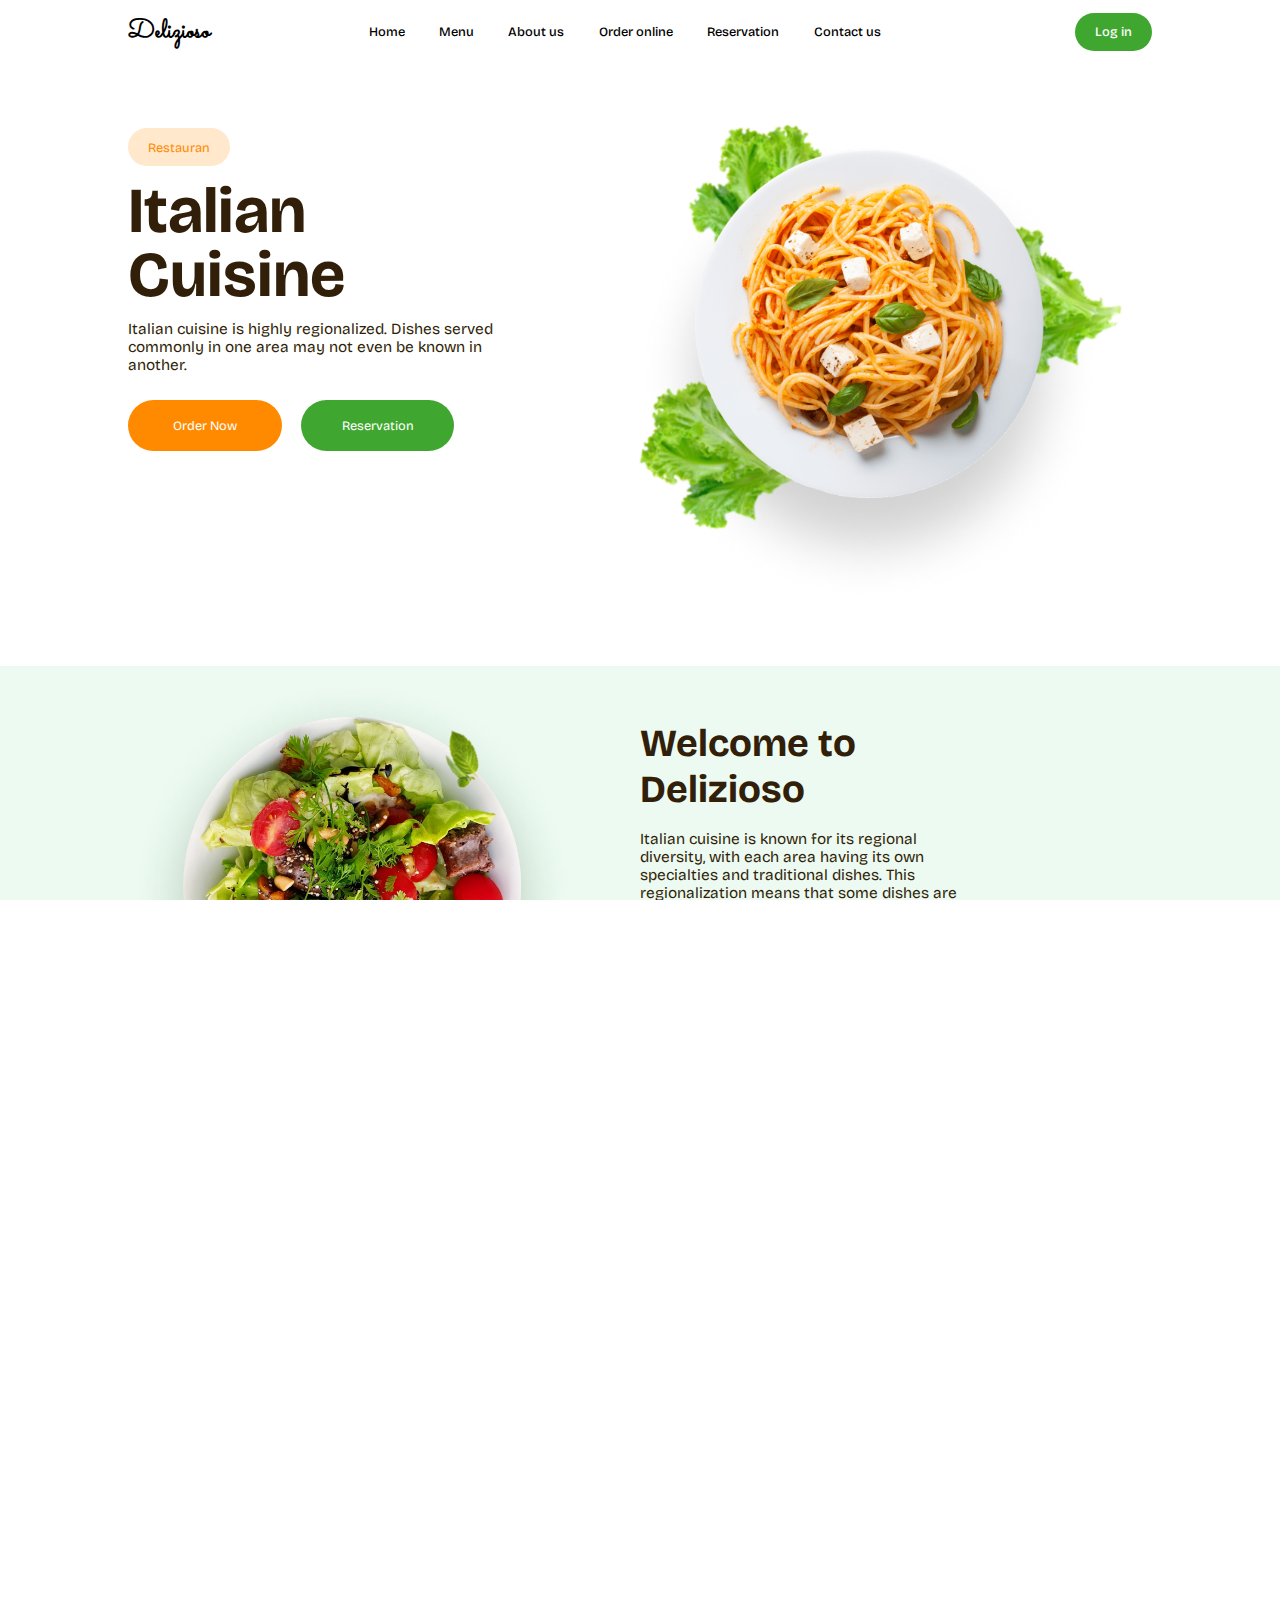
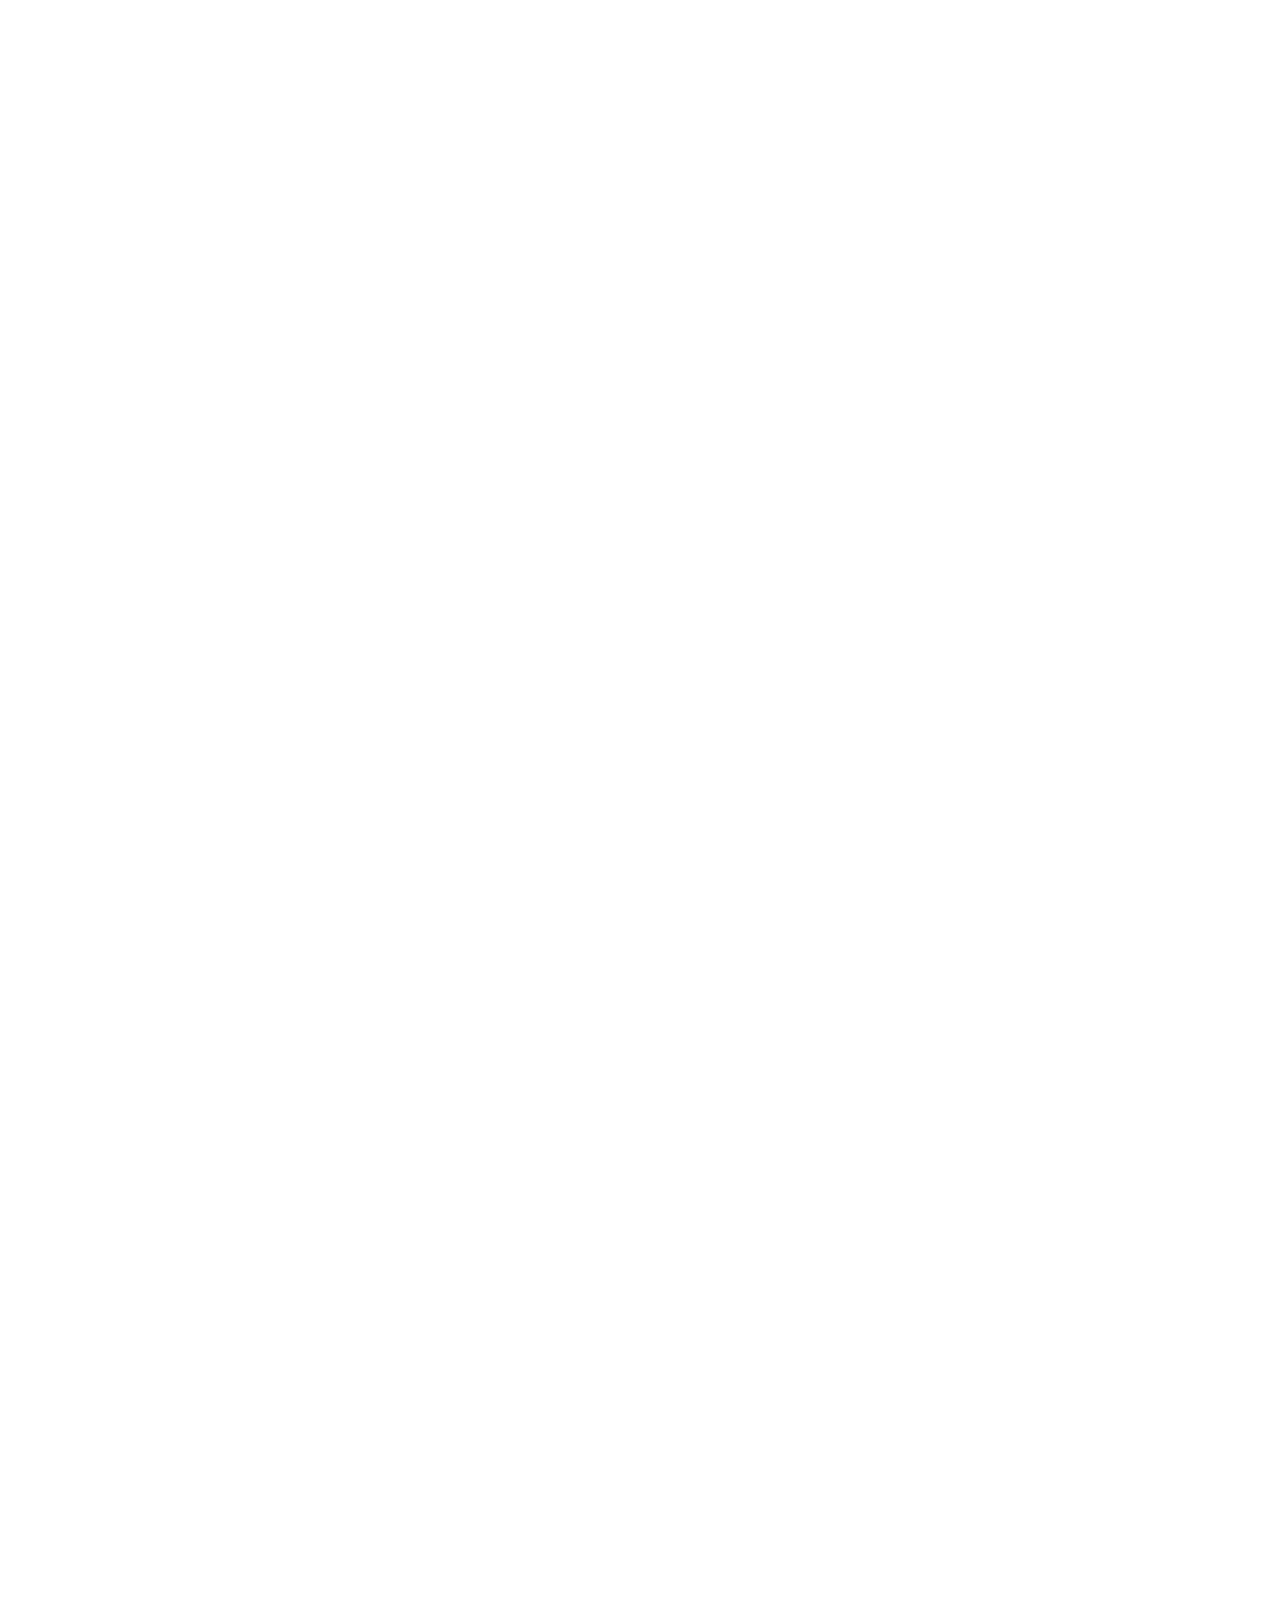
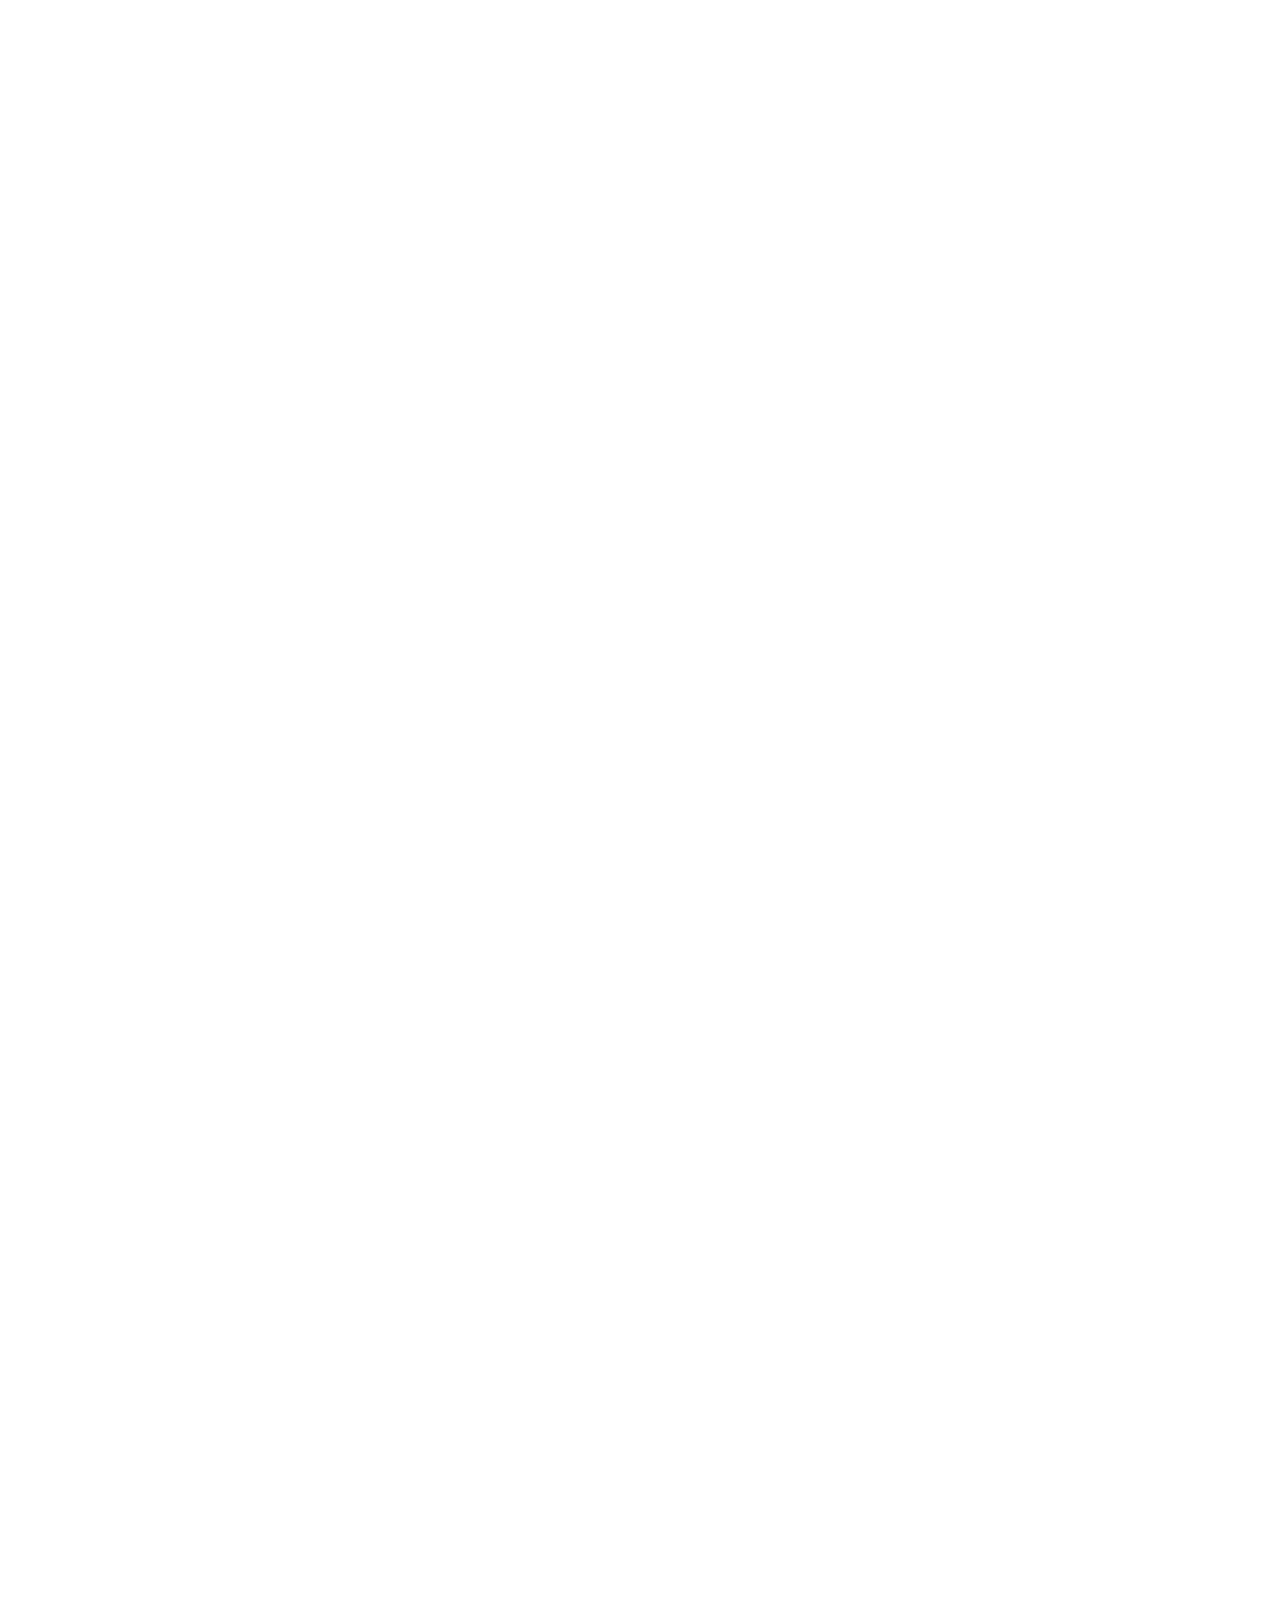
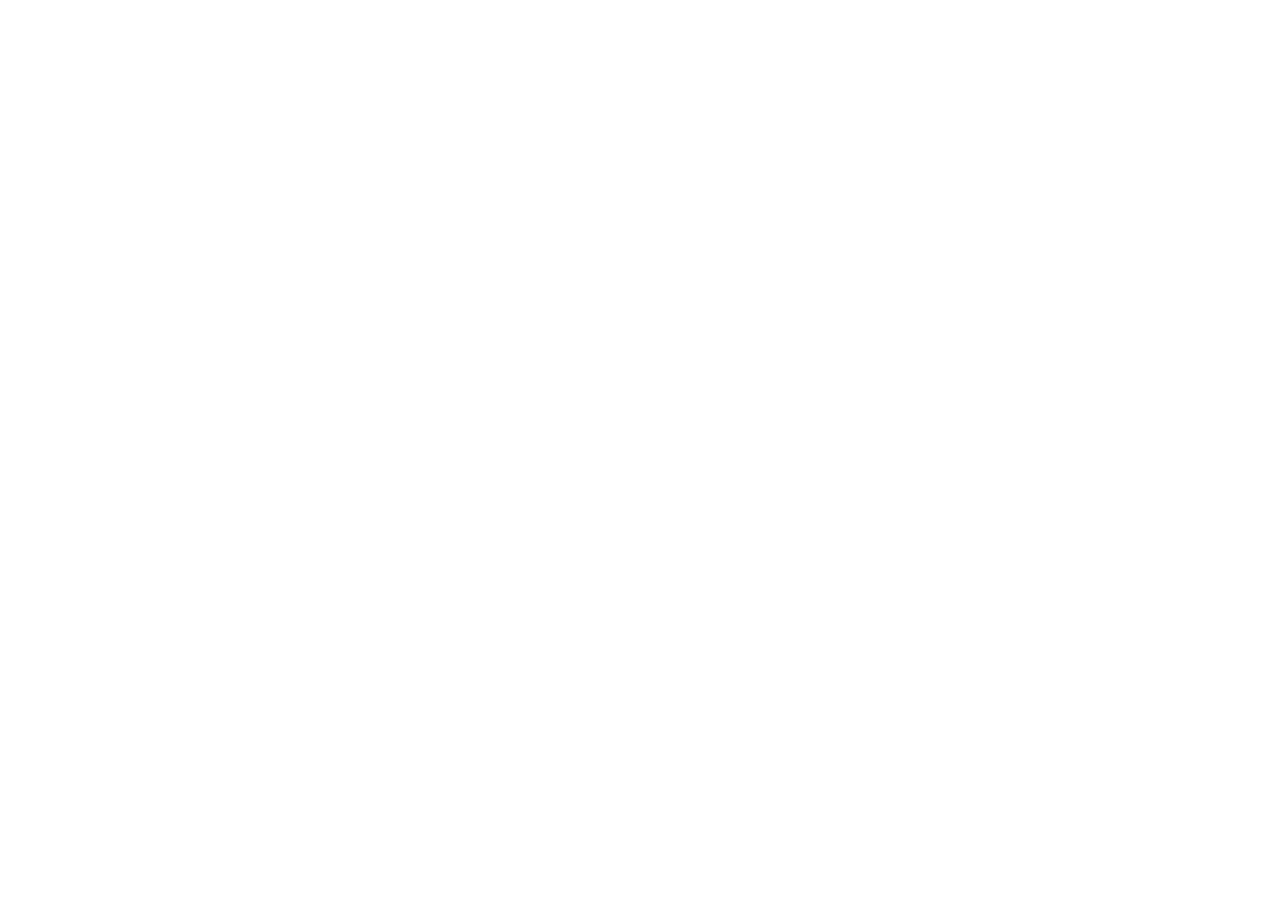
==== commit 57c47348: "0.1" ====
--- a/Assets/index.html
+++ b/Assets/index.html
@@ -31,7 +31,7 @@
               <div class="nav-wrapper">
                 <nav>
                   <a class="menu" href="#">Home</a><br>
-                  <a class="menu" href="#">About</a><br>
+                  <a href="./aboutus.html" class="menu" href="#">About</a><br>
                   <a class="menu" href="#">Order online</a><br>
                   <a class="menu" href="#">Reservation</a><br>
                   <a class="menu" href="#">Contact us</a><br>
@@ -46,8 +46,8 @@
           <a class="logo">Delizioso</a>
           <div class="group1">
             <a class="section">Home</a>
-            <a class="section">Menu</a>
-            <a class="section">About us</a>
+            <a href="./menu.html" class="section">Menu</a>
+            <a href="./aboutus.html" class="section">About us</a>
             <a class="section">Order online</a>
             <a class="section">Reservation</a>
             <a class="section">Contact us</a>
@@ -111,7 +111,7 @@
       <div class="divMenu">
         <h1 class="title2">Our popular menu</h1>
         <div class="tagSection">
-          <a class="menuButton hover" href="">All catagory</a>
+          <a class="menuButton hover" href="">All Catagory</a>
           <a class="menuButton" href="">Dinner</a>
           <a class="menuButton" href="">Lunch</a>
           <a class="menuButton" href="">Dessert</a>
--- a/Assets/style.css
+++ b/Assets/style.css
@@ -79,6 +79,11 @@
     border-radius: 100px;
 }
 
+.section {
+    color: #000000;
+    text-decoration: none;
+}
+
 .icon {
     font-size: 1.3vw;
     cursor: pointer;
@@ -92,7 +97,7 @@
 }
 
 .section:hover {
-    color: orange;
+    color: #FF8A00;
     font-weight: 600;
 }
 
@@ -106,6 +111,7 @@
     height: fit-content;
     margin-top: 4vw;
 }
+
 
 .divSection1 {
     width: 45%;
